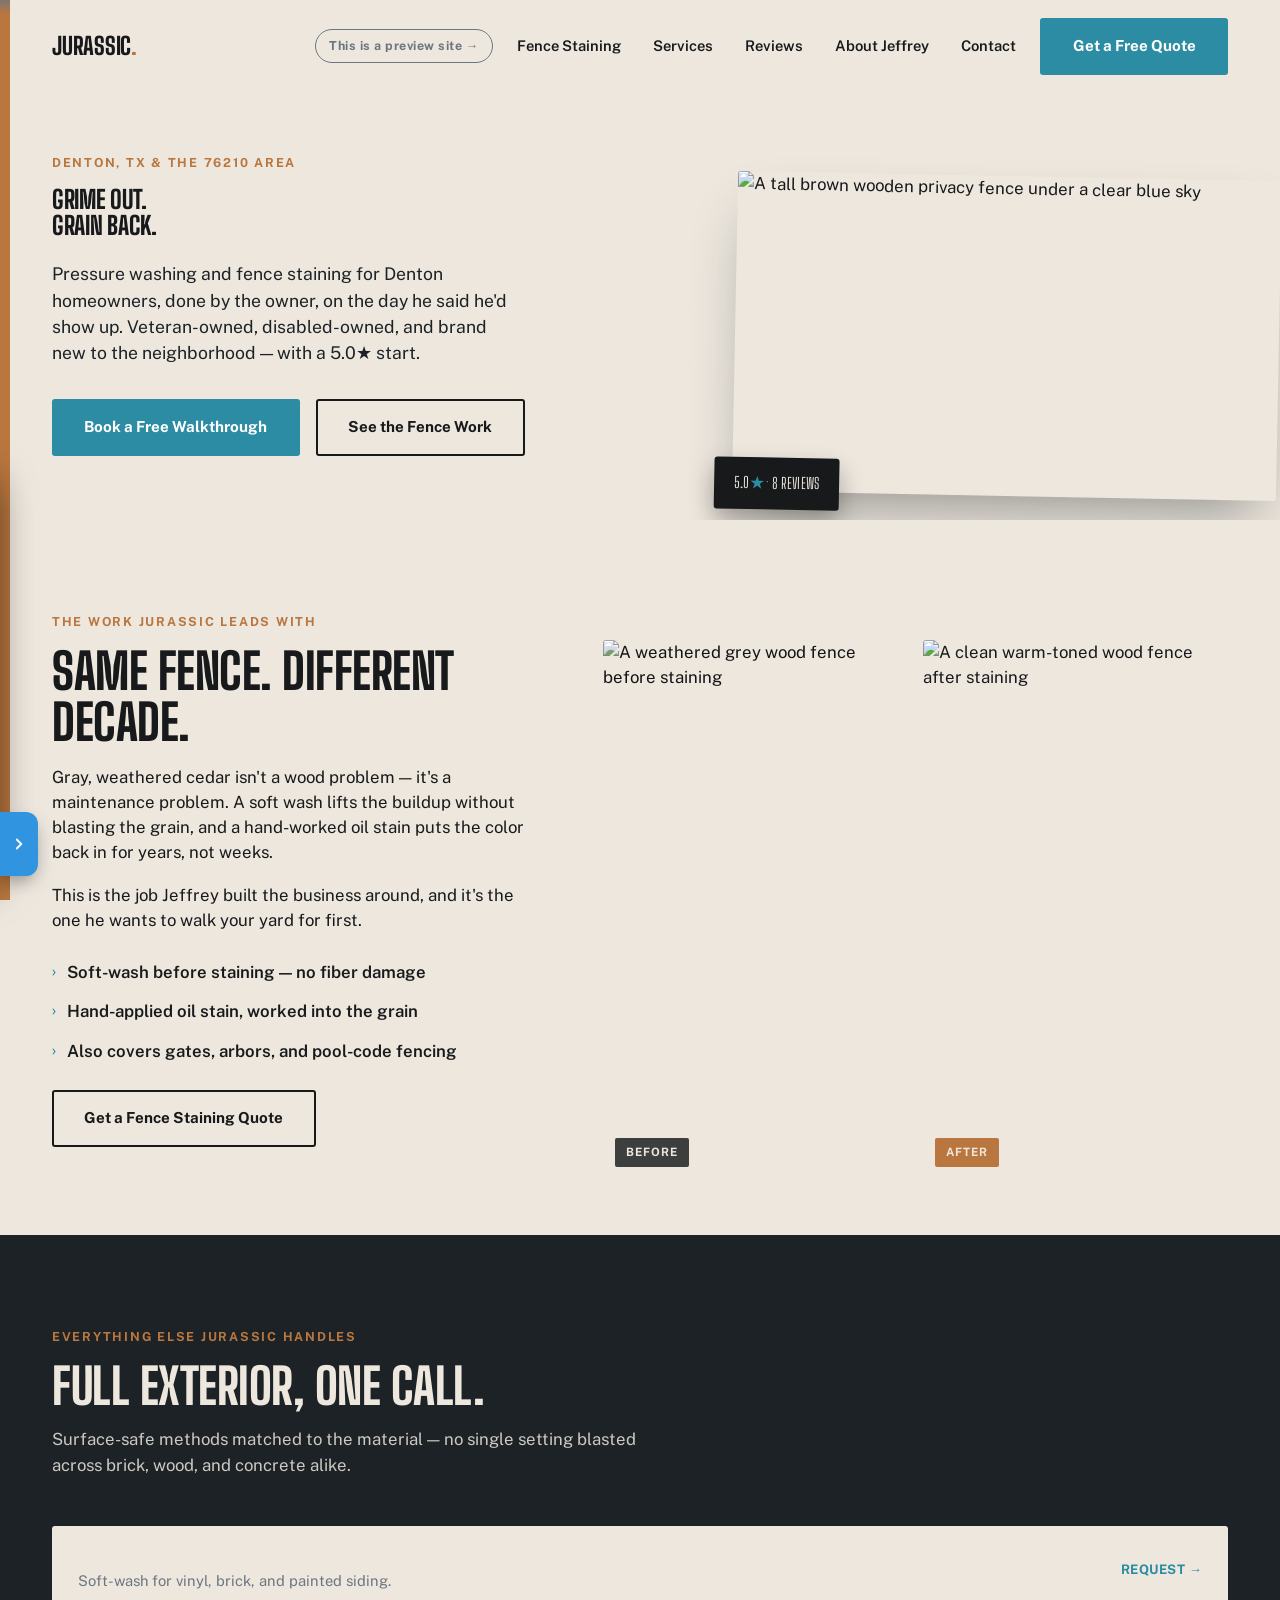
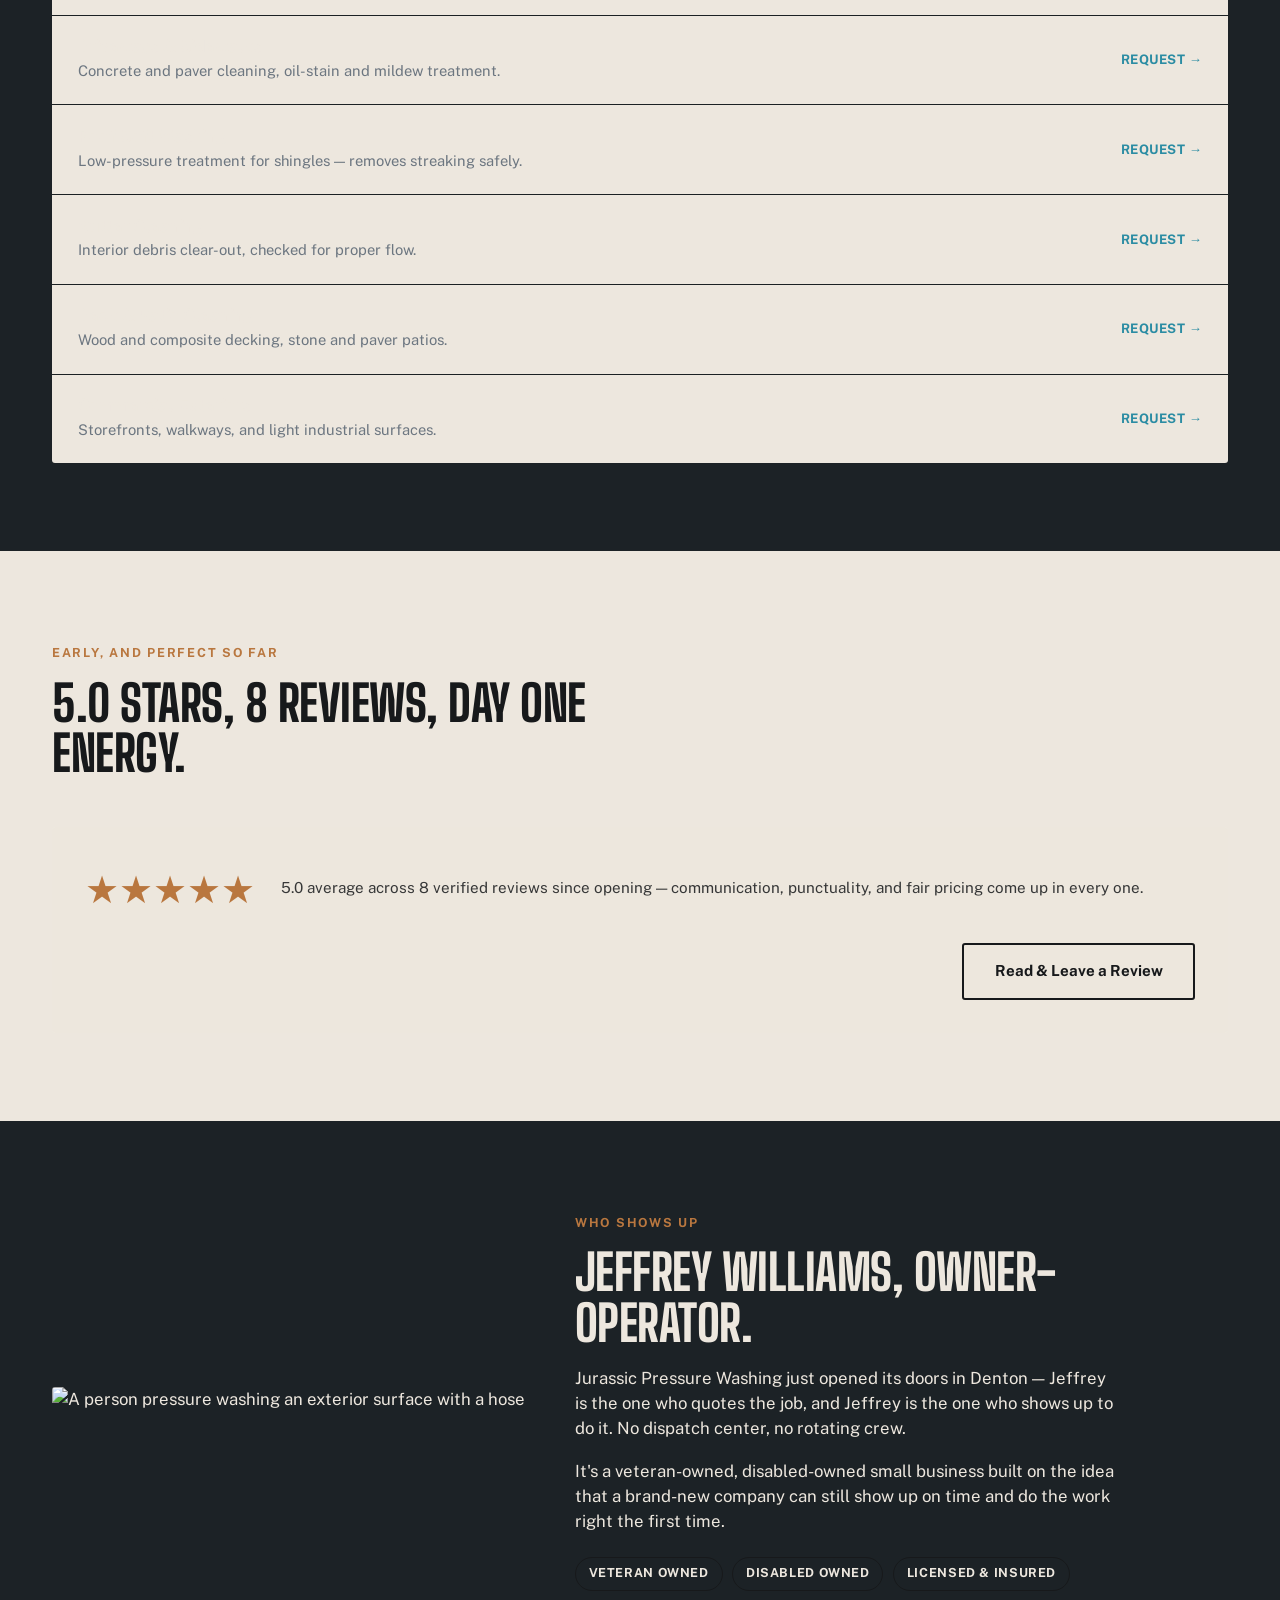
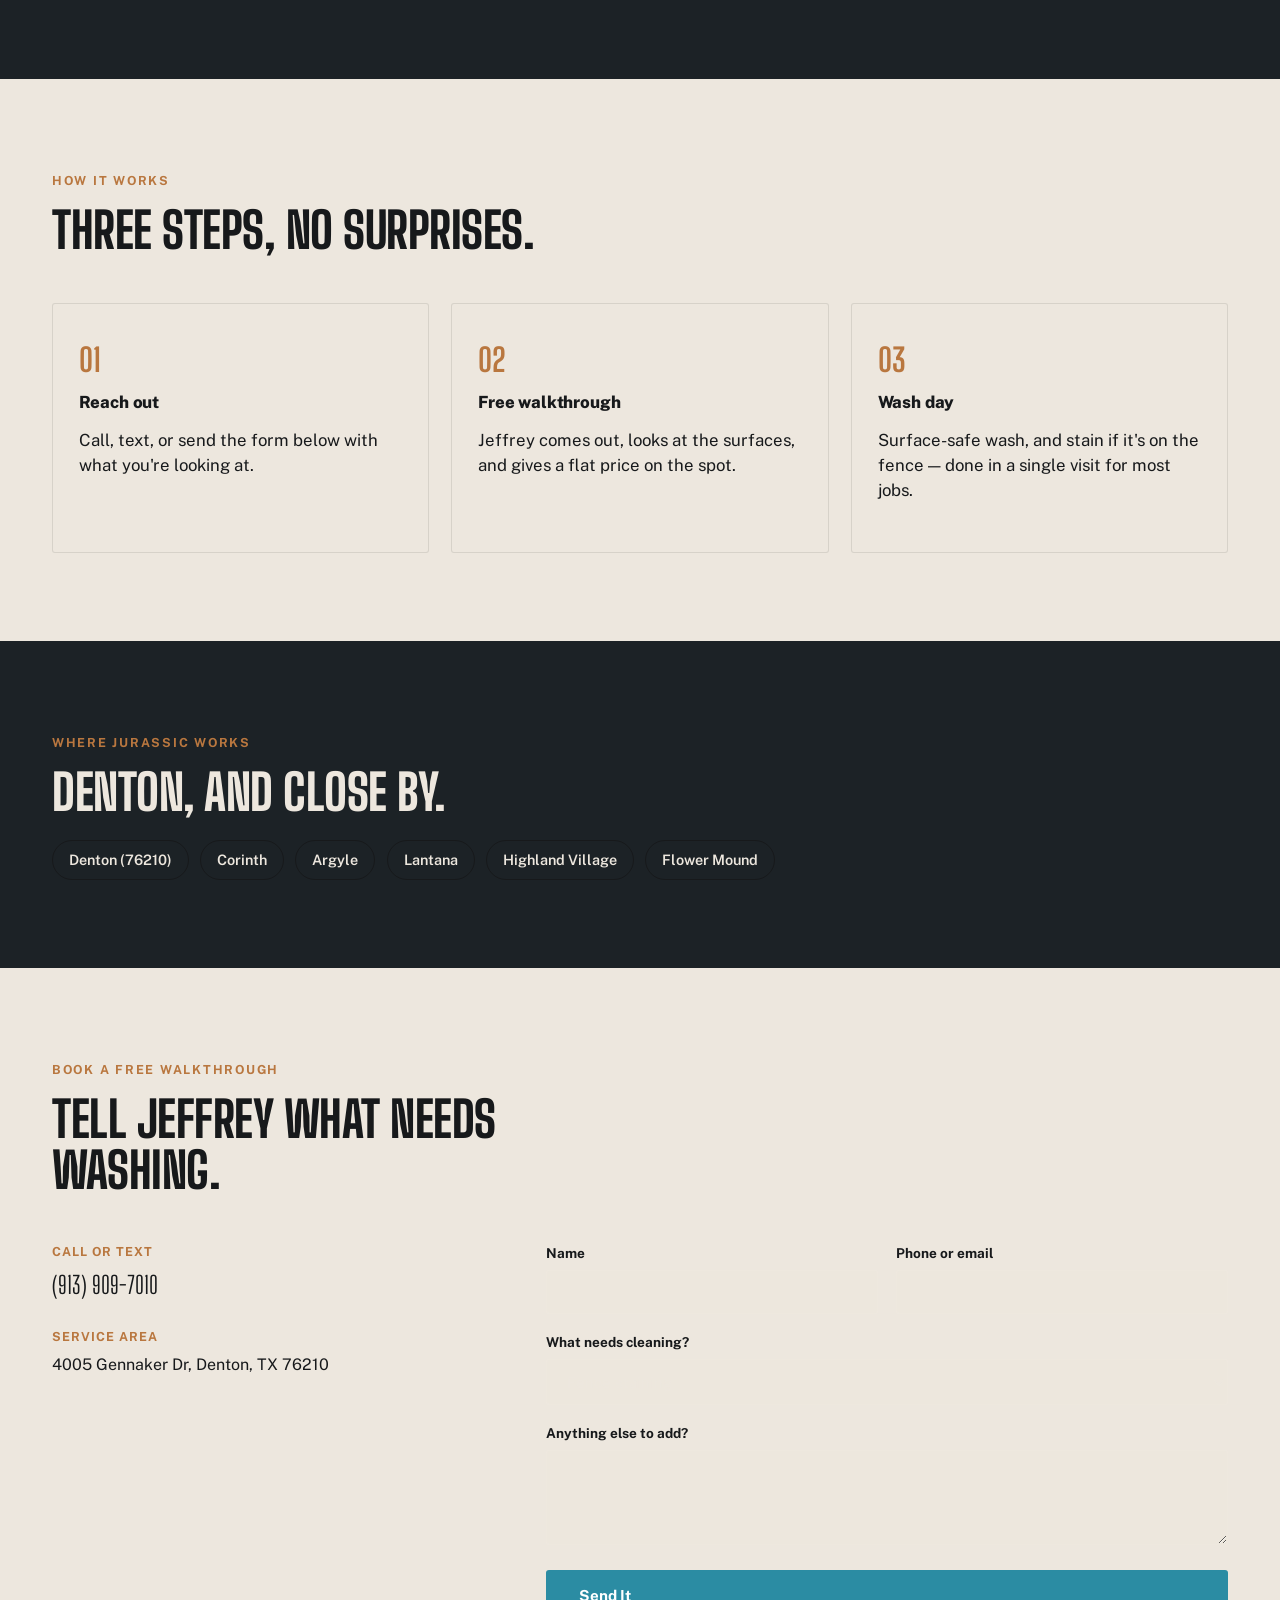
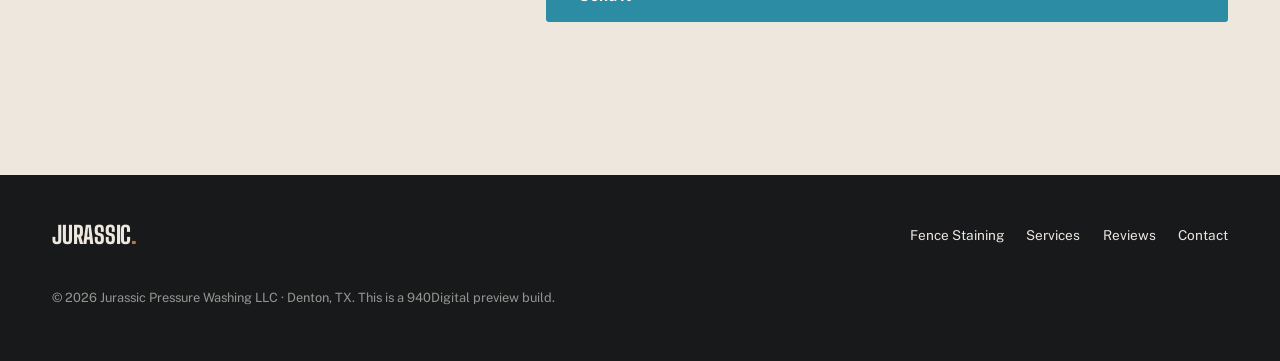
==== index.html @ a3986310 "Initial demo build: Jurassic Pressure Washing" ====
<!doctype html>
<html lang="en">
<head>
<meta charset="UTF-8">
<meta name="viewport" content="width=device-width, initial-scale=1">
<title>Jurassic Pressure Washing LLC — Pressure Washing &amp; Fence Staining in Denton, TX</title>
<meta name="description" content="Jurassic Pressure Washing LLC — veteran-owned pressure washing and fence staining serving Denton, TX and the 76210 area. Free walkthroughs, surface-safe cleaning.">
<link rel="preconnect" href="https://fonts.googleapis.com">
<link rel="preconnect" href="https://fonts.gstatic.com" crossorigin>
<link href="https://fonts.googleapis.com/css2?family=Big+Shoulders+Display:wght@700;800;900&family=Public+Sans:wght@400;500;600;700&display=swap" rel="stylesheet">
<link rel="stylesheet" href="styles.css">
</head>
<body>

<div class="spray-line" aria-hidden="true"><div class="spray-line__fill" id="sprayFill"></div></div>

<header class="site-header" id="siteHeader">
  <div class="wrap">
    <a href="#top" class="logo">Jurassic<span>.</span></a>
    <a href="buy.html" class="preview-flag">This is a preview site →</a>
    <nav class="main-nav" aria-label="Primary">
      <a href="#transformation">Fence Staining</a>
      <a href="#services">Services</a>
      <a href="#reviews">Reviews</a>
      <a href="#about">About Jeffrey</a>
      <a href="#contact">Contact</a>
    </nav>
    <div class="nav-cta">
      <a href="#contact" class="btn btn--primary">Get a Free Quote</a>
      <button class="nav-toggle" id="navToggle" aria-expanded="false" aria-controls="mobileNav">Menu</button>
    </div>
  </div>
</header>

<div class="mobile-nav" id="mobileNav">
  <button class="mobile-nav__close" id="navClose" aria-label="Close menu">Close</button>
  <a href="#transformation">Fence Staining</a>
  <a href="#services">Services</a>
  <a href="#reviews">Reviews</a>
  <a href="#about">About Jeffrey</a>
  <a href="#contact">Contact</a>
</div>

<main id="top">

  <!-- HERO — asymmetric, off-balance on purpose: headline left, cropped image bleeding right -->
  <section class="hero" id="hero">
    <div class="wrap">
      <div class="hero__content">
        <span class="eyebrow">Denton, TX &amp; the 76210 area</span>
        <h1>Grime out. Grain back.</h1>
        <p class="hero__dek">Pressure washing and fence staining for Denton homeowners, done by the owner, on the day he said he'd show up. Veteran-owned, disabled-owned, and brand new to the neighborhood — with a 5.0★ start.</p>
        <div class="hero__actions">
          <a href="#contact" class="btn btn--primary">Book a Free Walkthrough</a>
          <a href="#transformation" class="btn btn--ghost">See the Fence Work</a>
        </div>
      </div>
      <div class="hero__media">
        <!-- Photo: Unsplash — brown wooden fence under blue sky -->
        <img src="https://images.unsplash.com/photo-1604015641586-6fa03629f976?fm=jpg&q=80&w=1400&auto=format&fit=crop"
             alt="A tall brown wooden privacy fence under a clear blue sky" fetchpriority="high">
        <div class="hero__badge">5.0<b>★</b> · 8 reviews</div>
      </div>
    </div>
  </section>

  <!-- TRANSFORMATION — lead specialty: fence staining / pressure washing, the strongest draw -->
  <section class="section transformation" id="transformation" data-pole-label="Transformation">
    <div class="wrap">
      <div class="transformation-copy">
        <span class="eyebrow">The Work Jurassic Leads With</span>
        <h2 class="section-title">Same fence. Different decade.</h2>
        <p>Gray, weathered cedar isn't a wood problem — it's a maintenance problem. A soft wash lifts the buildup without blasting the grain, and a hand-worked oil stain puts the color back in for years, not weeks.</p>
        <p>This is the job Jeffrey built the business around, and it's the one he wants to walk your yard for first.</p>
        <ul class="spec-list">
          <li>Soft-wash before staining — no fiber damage</li>
          <li>Hand-applied oil stain, worked into the grain</li>
          <li>Also covers gates, arbors, and pool-code fencing</li>
        </ul>
        <a href="https://940digital.com/get-started" class="btn btn--ghost" style="margin-top:1.6rem;">
          <!-- TODO: replace with real 940Digital landing page URL when built -->
          Get a Fence Staining Quote
        </a>
      </div>
      <div class="transformation-panels">
        <div class="t-panel before">
          <!-- Photo: Unsplash — weathered grey wood fence -->
          <img src="https://images.unsplash.com/photo-1646747481679-6e2ff4c181b8?fm=jpg&q=75&w=700&auto=format&fit=crop" alt="A weathered grey wood fence before staining" loading="lazy">
          <span>Before</span>
        </div>
        <div class="t-panel after">
          <!-- Photo: Unsplash — clean warm-toned wood fence -->
          <img src="https://images.unsplash.com/photo-1601042860368-debed90085e0?fm=jpg&q=75&w=700&auto=format&fit=crop" alt="A clean warm-toned wood fence after staining" loading="lazy">
          <span>After</span>
        </div>
      </div>
    </div>
  </section>

  <!-- SERVICES — checklist style, secondary to the lead specialty above -->
  <section class="section section--dark" id="services" data-pole-label="Services">
    <div class="wrap">
      <div class="section-head">
        <span class="eyebrow">Everything Else Jurassic Handles</span>
        <h2 class="section-title">Full exterior, one call.</h2>
        <p class="section-dek">Surface-safe methods matched to the material — no single setting blasted across brick, wood, and concrete alike.</p>
      </div>
      <div class="services-list">
        <div class="services-row">
          <div>
            <h3>House Washing &amp; Siding</h3>
            <p>Soft-wash for vinyl, brick, and painted siding.</p>
          </div>
          <!-- TODO: replace with real 940Digital landing page URL when built -->
          <a href="https://940digital.com/get-started">Request →</a>
        </div>
        <div class="services-row">
          <div>
            <h3>Driveways &amp; Sidewalks</h3>
            <p>Concrete and paver cleaning, oil-stain and mildew treatment.</p>
          </div>
          <a href="https://940digital.com/get-started">Request →</a>
        </div>
        <div class="services-row">
          <div>
            <h3>Roof Soft Washing</h3>
            <p>Low-pressure treatment for shingles — removes streaking safely.</p>
          </div>
          <a href="https://940digital.com/get-started">Request →</a>
        </div>
        <div class="services-row">
          <div>
            <h3>Gutter Cleaning</h3>
            <p>Interior debris clear-out, checked for proper flow.</p>
          </div>
          <a href="https://940digital.com/get-started">Request →</a>
        </div>
        <div class="services-row">
          <div>
            <h3>Deck &amp; Patio Cleaning</h3>
            <p>Wood and composite decking, stone and paver patios.</p>
          </div>
          <a href="https://940digital.com/get-started">Request →</a>
        </div>
        <div class="services-row">
          <div>
            <h3>Commercial Exteriors</h3>
            <p>Storefronts, walkways, and light industrial surfaces.</p>
          </div>
          <a href="https://940digital.com/get-started">Request →</a>
        </div>
      </div>
    </div>
  </section>

  <!-- REVIEWS — modest and honest: real rating, real count, no invented quotes -->
  <section class="section" id="reviews" data-pole-label="Reviews">
    <div class="wrap">
      <div class="section-head">
        <span class="eyebrow">Early, and Perfect So Far</span>
        <h2 class="section-title">5.0 stars, 8 reviews, day one energy.</h2>
      </div>
      <div class="reviews-strip">
        <div class="reviews-stars">★★★★★</div>
        <div class="reviews-meta">5.0 average across 8 verified reviews since opening — communication, punctuality, and fair pricing come up in every one.</div>
        <a href="https://search.google.com/local/writereview?placeid=" class="btn btn--ghost">Read &amp; Leave a Review</a>
      </div>
    </div>
  </section>

  <!-- ABOUT — owner-driven story matters here: solo, veteran, brand new -->
  <section class="section section--dark about" id="about" data-pole-label="About">
    <div class="wrap">
      <div class="about-media">
        <!-- Photo: Unsplash — cleaning an exterior surface with a hose/washer -->
        <img src="https://images.unsplash.com/photo-1707897283710-4beef9a1b066?fm=jpg&q=80&w=900&auto=format&fit=crop" alt="A person pressure washing an exterior surface with a hose" loading="lazy">
      </div>
      <div class="about-copy">
        <span class="eyebrow">Who Shows Up</span>
        <h2 class="section-title">Jeffrey Williams, owner-operator.</h2>
        <p>Jurassic Pressure Washing just opened its doors in Denton — Jeffrey is the one who quotes the job, and Jeffrey is the one who shows up to do it. No dispatch center, no rotating crew.</p>
        <p>It's a veteran-owned, disabled-owned small business built on the idea that a brand-new company can still show up on time and do the work right the first time.</p>
        <div class="about-tags">
          <span>Veteran Owned</span>
          <span>Disabled Owned</span>
          <span>Licensed &amp; Insured</span>
        </div>
      </div>
    </div>
  </section>

  <!-- PROCESS -->
  <section class="section" id="process" data-pole-label="Process">
    <div class="wrap">
      <div class="section-head">
        <span class="eyebrow">How It Works</span>
        <h2 class="section-title">Three steps, no surprises.</h2>
      </div>
      <div class="process-grid">
        <div class="process-step">
          <b>01</b>
          <h3 style="font-family:var(--font-body); text-transform:none; font-size:1.05rem;">Reach out</h3>
          <p>Call, text, or send the form below with what you're looking at.</p>
        </div>
        <div class="process-step">
          <b>02</b>
          <h3 style="font-family:var(--font-body); text-transform:none; font-size:1.05rem;">Free walkthrough</h3>
          <p>Jeffrey comes out, looks at the surfaces, and gives a flat price on the spot.</p>
        </div>
        <div class="process-step">
          <b>03</b>
          <h3 style="font-family:var(--font-body); text-transform:none; font-size:1.05rem;">Wash day</h3>
          <p>Surface-safe wash, and stain if it's on the fence — done in a single visit for most jobs.</p>
        </div>
      </div>
    </div>
  </section>

  <!-- SERVICE AREA -->
  <section class="section section--dark" id="area" data-pole-label="Area">
    <div class="wrap">
      <span class="eyebrow">Where Jurassic Works</span>
      <h2 class="section-title">Denton, and close by.</h2>
      <ul class="area-list">
        <li>Denton (76210)</li>
        <li>Corinth</li>
        <li>Argyle</li>
        <li>Lantana</li>
        <li>Highland Village</li>
        <li>Flower Mound</li>
      </ul>
    </div>
  </section>

  <!-- CONTACT -->
  <section class="section contact" id="contact" data-pole-label="Contact">
    <div class="wrap">
      <div class="section-head">
        <span class="eyebrow">Book a Free Walkthrough</span>
        <h2 class="section-title">Tell Jeffrey what needs washing.</h2>
      </div>
      <div class="contact-layout">
        <div class="contact-direct">
          <div>
            <span class="contact-direct__label">Call or Text</span>
            <a href="tel:+19139097010">(913) 909-7010</a>
          </div>
          <div>
            <span class="contact-direct__label">Service Area</span>
            <a href="#area" style="font-family:var(--font-body); font-weight:400; font-size:1rem;">4005 Gennaker Dr, Denton, TX 76210</a>
          </div>
        </div>
        <form class="contact-form" id="contactForm" novalidate>
          <div class="form-row">
            <div class="field">
              <label for="name">Name</label>
              <input type="text" id="name" name="name" required autocomplete="name">
            </div>
            <div class="field">
              <label for="phone">Phone or email</label>
              <input type="text" id="phone" name="phone" required autocomplete="tel">
            </div>
          </div>
          <div class="field">
            <label for="jobtype">What needs cleaning?</label>
            <select id="jobtype" name="jobtype">
              <option>Fence staining</option>
              <option>House wash / siding</option>
              <option>Driveway or sidewalk</option>
              <option>Roof soft wash</option>
              <option>Not sure yet</option>
            </select>
          </div>
          <div class="field">
            <label for="message">Anything else to add?</label>
            <textarea id="message" name="message" rows="4"></textarea>
          </div>
          <button type="submit" class="btn btn--primary">Send It</button>
          <p class="form-status" id="formStatus" role="status" aria-live="polite"></p>
        </form>
      </div>
    </div>
  </section>

</main>

<footer class="site-footer">
  <div class="wrap">
    <a href="#top" class="logo">Jurassic<span>.</span></a>
    <ul class="footer-links">
      <li><a href="#transformation">Fence Staining</a></li>
      <li><a href="#services">Services</a></li>
      <li><a href="#reviews">Reviews</a></li>
      <li><a href="#contact">Contact</a></li>
    </ul>
    <p class="footer-fine">&copy; 2026 Jurassic Pressure Washing LLC · Denton, TX. This is a 940Digital preview build.</p>
  </div>
</footer>

<script src="script.js"></script>

<!-- ============================================================
     940DIGITAL PREVIEW BADGE — self-contained, safe to delete.
     Remove this entire block (div + style + script) before
     handing the finished site off to the client. Folded shut by
     default on every page load; opens only when the tab is clicked.
     The tab is attached to the panel's edge and slides with it.
     ============================================================ -->
<div id="d940-drawer" class="d940-drawer">
  <div class="d940-panel">
    <div class="d940-mark">940<span>Digital</span></div>
    <p class="d940-body">Imagine this site customized with your colors and logo — fully in sync with your vision.</p>
    <p class="d940-body">We build these previews from your business's own publicly available information online, so this one is built specifically for you — and anything on it, any word, image, or detail, can be changed if it doesn't feel like an accurate fit.</p>
    <p class="d940-cta">Want to learn more? Text the number you got this link from, <a href="https://www.940digital.com/contact.html" target="_blank" rel="noopener">email us</a>, or visit <a href="https://www.940digital.com" target="_blank" rel="noopener">940digital.com</a>.</p>
  </div>
  <button class="d940-tab" type="button" aria-label="Open">
    <svg viewBox="0 0 24 24" fill="none" stroke="currentColor" stroke-width="2.4" stroke-linecap="round" stroke-linejoin="round"><polyline points="9 6 15 12 9 18"/></svg>
  </button>
</div>
<style>
  .d940-drawer { position: fixed; left: 0; bottom: 1.5rem; z-index: 999; display: flex; align-items: flex-end; transform: translateX(-320px); transition: transform .4s cubic-bezier(.16,1,.3,1); font-family: -apple-system, BlinkMacSystemFont, 'Segoe UI', Roboto, sans-serif; }
  .d940-drawer.open { transform: translateX(0); }
  .d940-panel { width: 320px; flex-shrink: 0; background: #1B1D21; border: 1px solid #3194E0; border-left: 0; border-radius: 0 14px 0 0; padding: 1.4rem 1.5rem 1.5rem; box-shadow: 0 16px 40px -8px rgba(0,0,0,.65); color: #fff; }
  .d940-mark { font-weight: 800; font-size: 1.3rem; margin-bottom: .75rem; letter-spacing: -0.01em; }
  .d940-mark span { color: #3194E0; }
  .d940-body { font-size: .95rem; line-height: 1.55; color: #fff; margin: 0 0 .85rem; }
  .d940-cta { font-size: .88rem; line-height: 1.5; color: #D4D8DE; margin: 0; }
  .d940-cta a { color: #5FAEEE; font-weight: 700; text-decoration: underline; }
  .d940-tab { flex-shrink: 0; width: 38px; height: 64px; background: #3194E0; color: #fff; border: none; border-radius: 0 12px 12px 0; display: flex; align-items: center; justify-content: center; cursor: pointer; box-shadow: 0 8px 20px -6px rgba(0,0,0,.5); }
  .d940-tab:hover { background: #4AA3E8; }
  .d940-tab svg { width: 18px; height: 18px; transition: transform .35s cubic-bezier(.16,1,.3,1); }
  .d940-drawer.open .d940-tab svg { transform: rotate(180deg); }
  @media (max-width: 480px) {
    .d940-drawer { transform: translateX(-260px); }
    .d940-panel { width: 260px; padding: 1.2rem 1.25rem 1.3rem; }
  }
</style>
<script>
  (function () {
    var drawer = document.getElementById('d940-drawer');
    if (!drawer) return;
    var tab = drawer.querySelector('.d940-tab');
    tab.addEventListener('click', function () {
      var open = drawer.classList.toggle('open');
      tab.setAttribute('aria-label', open ? 'Close' : 'Open');
    });
  })();
</script>
<!-- ========================== END 940DIGITAL PREVIEW BADGE ========================== -->

</body>
</html>
---- styles.css ----
:root {
  --basalt: #1C2226;
  --fossil: #EDE7DE;
  --ink: #17191B;
  --slate-wash: #6C7680;
  --cedar-stain: #B9773F;
  --jet-spray: #2B8CA3;

  --font-display: 'Big Shoulders Display', sans-serif;
  --font-body: 'Public Sans', sans-serif;

  --fs-h1: clamp(2.6rem, 6vw, 5.4rem);
  --fs-h2: clamp(1.9rem, 4vw, 3.1rem);
  --fs-body: 1.05rem;

  --radius: 3px;
  --wrap: 1240px;
}

* { box-sizing: border-box; }
html { scroll-behavior: smooth; }
body {
  margin: 0;
  background: var(--fossil);
  color: var(--ink);
  font-family: var(--font-body);
  font-size: var(--fs-body);
  line-height: 1.5;
  -webkit-font-smoothing: antialiased;
}
img { max-width: 100%; display: block; }
a { color: inherit; text-decoration: none; }
ul { margin: 0; padding: 0; list-style: none; }
.wrap { max-width: var(--wrap); margin: 0 auto; padding: 0 2rem; }

h1, h2, h3 {
  font-family: var(--font-display);
  font-weight: 800;
  line-height: 1.02;
  letter-spacing: -0.01em;
  margin: 0;
  text-transform: uppercase;
}
h2.section-title { font-size: var(--fs-h2); }

.eyebrow {
  display: inline-block;
  font-family: var(--font-body);
  font-weight: 700;
  font-size: 0.78rem;
  letter-spacing: 0.14em;
  text-transform: uppercase;
  color: var(--cedar-stain);
  margin-bottom: 0.9rem;
}

.btn {
  display: inline-flex;
  align-items: center;
  gap: 0.5rem;
  padding: 0.95rem 1.9rem;
  border-radius: var(--radius);
  font-family: var(--font-body);
  font-weight: 700;
  font-size: 0.95rem;
  border: 2px solid transparent;
  cursor: pointer;
  transition: transform .18s ease, background .18s ease, border-color .18s ease;
}
.btn:hover { transform: translateY(-2px); }
.btn--primary { background: var(--jet-spray); color: #fff; }
.btn--primary:hover { background: #24788a; }
.btn--ghost { border-color: var(--ink); color: var(--ink); }
.btn--ghost:hover { border-color: var(--cedar-stain); color: var(--cedar-stain); }
.btn--dark-ghost { border-color: var(--fossil); color: var(--fossil); }
.btn--dark-ghost:hover { border-color: var(--jet-spray); color: var(--jet-spray); }

/* ---------- Spray Line — signature element ----------
   Replaces the story-pole device. A fixed left-edge band that
   is filled with "before" slate-grey from the top down to the
   reader's scroll depth, and fades to "after" cedar below that
   line — the fence-staining transformation happening in real
   time as you scroll the page, instead of a static wayfinding rail. */
.spray-line {
  position: fixed;
  left: 0; top: 0; bottom: 0;
  width: 10px;
  z-index: 60;
  background: var(--cedar-stain);
  display: none;
}
.spray-line__fill {
  position: absolute;
  left: 0; top: 0; width: 100%;
  height: 0%;
  background: var(--slate-wash);
  box-shadow: 0 6px 14px rgba(0,0,0,0.25);
  transition: height 60ms linear;
}
.spray-line__fill::after {
  content: '';
  position: absolute;
  left: 0; right: 0; bottom: -14px;
  height: 14px;
  background: linear-gradient(180deg, var(--slate-wash), transparent);
  opacity: .8;
}
@media (min-width: 900px) { .spray-line { display: block; } }

/* ---------- Header ---------- */
.site-header {
  position: fixed;
  top: 0; left: 0; right: 0;
  z-index: 50;
  padding: 1.1rem 0;
  transition: background .25s ease, padding .25s ease, box-shadow .25s ease;
}
.site-header .wrap { display: flex; align-items: center; gap: 1.5rem; }
.site-header.solid {
  background: var(--fossil);
  padding: 0.7rem 0;
  box-shadow: 0 2px 18px rgba(0,0,0,0.08);
}
.logo {
  font-family: var(--font-display);
  font-weight: 800;
  font-size: 1.5rem;
  text-transform: uppercase;
  letter-spacing: -0.01em;
  margin-right: auto;
}
.logo span { color: var(--cedar-stain); }
.preview-flag {
  font-size: 0.78rem;
  font-weight: 700;
  letter-spacing: 0.04em;
  padding: 0.4rem 0.85rem;
  border-radius: 999px;
  border: 1px solid var(--slate-wash);
  color: var(--slate-wash);
  white-space: nowrap;
}
.preview-flag:hover { border-color: var(--jet-spray); color: var(--jet-spray); }
.main-nav { display: none; gap: 2rem; font-weight: 600; font-size: 0.92rem; }
.main-nav a:hover { color: var(--cedar-stain); }
@media (min-width: 900px) { .main-nav { display: flex; } }
.nav-toggle {
  background: none; border: 2px solid var(--ink); border-radius: var(--radius);
  padding: 0.5rem 0.9rem; font-weight: 700; font-size: 0.85rem; cursor: pointer;
}
@media (min-width: 900px) { .nav-toggle { display: none; } }
.mobile-nav {
  position: fixed; inset: 0; z-index: 70;
  background: var(--basalt); color: var(--fossil);
  display: flex; flex-direction: column; align-items: flex-start;
  justify-content: center; gap: 1.6rem; padding: 2rem 2.5rem;
  transform: translateX(100%); transition: transform .3s ease;
}
.mobile-nav.open { transform: translateX(0); }
.mobile-nav a { font-family: var(--font-display); font-size: 2rem; text-transform: uppercase; }
.mobile-nav__close {
  position: absolute; top: 1.5rem; right: 1.8rem;
  background: none; border: none; color: var(--fossil); font-size: 1rem; font-weight: 700; cursor: pointer;
}

/* ---------- Hero — asymmetric, off-balance on purpose ---------- */
.hero {
  position: relative;
  padding: 8.5rem 0 4rem;
  overflow: hidden;
}
.hero .wrap {
  display: grid;
  grid-template-columns: 1fr;
  gap: 2.5rem;
  align-items: end;
}
@media (min-width: 980px) {
  .hero .wrap { grid-template-columns: 1.15fr 0.85fr; gap: 1rem; }
}
.hero__content { position: relative; z-index: 2; }
.hero h1 { max-width: 11ch; }
.hero__dek {
  max-width: 42ch;
  margin: 1.4rem 0 2rem;
  font-size: 1.1rem;
  color: var(--basalt);
}
.hero__actions { display: flex; flex-wrap: wrap; gap: 1rem; }
.hero__media {
  position: relative;
  align-self: stretch;
}
@media (min-width: 980px) {
  .hero__media {
    margin-right: -4vw;
    transform: translateY(2.5rem) rotate(1.1deg);
  }
}
.hero__media img {
  width: 100%; height: 100%; min-height: 320px; object-fit: cover;
  border-radius: var(--radius);
  box-shadow: 0 30px 60px -20px rgba(28,34,38,0.45);
}
.hero__badge {
  position: absolute;
  bottom: -1.1rem; left: -1.1rem;
  background: var(--ink); color: var(--fossil);
  padding: 0.9rem 1.2rem;
  font-family: var(--font-display);
  font-size: 0.95rem;
  text-transform: uppercase;
  letter-spacing: 0.02em;
  border-radius: var(--radius);
  box-shadow: 0 12px 24px rgba(0,0,0,0.3);
}
.hero__badge b { color: var(--jet-spray); }

/* ---------- Section shell ---------- */
.section { padding: 5.5rem 0; }
.section--dark { background: var(--basalt); color: var(--fossil); }
.section--dark .eyebrow { color: var(--cedar-stain); }
.section-head { max-width: 62ch; margin-bottom: 3rem; }
.section-dek { font-size: 1.05rem; opacity: 0.85; margin-top: 1rem; }

/* ---------- Transformation (lead specialty) ---------- */
.transformation .wrap {
  display: grid;
  gap: 2.5rem;
  grid-template-columns: 1fr;
}
@media (min-width: 980px) { .transformation .wrap { grid-template-columns: 0.9fr 1.1fr; } }
.transformation-panels { display: grid; grid-template-columns: 1fr 1fr; gap: 0.9rem; }
@media (min-width: 640px) { .transformation-panels { transform: translateY(2rem); } }
.t-panel { position: relative; border-radius: var(--radius); overflow: hidden; }
.t-panel img { height: 100%; min-height: 220px; object-fit: cover; filter: grayscale(0.55) contrast(1.05); }
.t-panel.after img { filter: none; }
.t-panel span {
  position: absolute; left: 0.75rem; bottom: 0.75rem;
  background: rgba(23,25,27,0.82); color: var(--fossil);
  font-size: 0.72rem; font-weight: 700; letter-spacing: 0.08em; text-transform: uppercase;
  padding: 0.35rem 0.7rem; border-radius: 2px;
}
.t-panel.after span { background: var(--cedar-stain); }
.transformation-copy p { margin: 1.1rem 0; max-width: 48ch; }
.spec-list { margin-top: 1.6rem; display: grid; gap: 0.8rem; }
.spec-list li { display: flex; gap: 0.7rem; align-items: baseline; font-weight: 600; }
.spec-list li::before { content: '›'; color: var(--jet-spray); font-family: var(--font-display); font-size: 1.1rem; }

/* ---------- Services checklist ---------- */
.services-list { display: grid; gap: 1px; background: rgba(23,25,27,0.12); border-radius: var(--radius); overflow: hidden; margin-top: 1rem; }
.services-row {
  background: var(--fossil);
  padding: 1.4rem 1.6rem;
  display: grid;
  grid-template-columns: 1fr auto;
  align-items: center;
  gap: 1rem;
}
.services-row h3 { font-family: var(--font-body); text-transform: none; font-weight: 700; font-size: 1.05rem; }
.services-row p { margin: 0.3rem 0 0; color: var(--slate-wash); font-size: 0.92rem; }
.services-row a {
  font-size: 0.82rem; font-weight: 700; letter-spacing: 0.04em; text-transform: uppercase;
  color: var(--jet-spray); white-space: nowrap;
}
.services-row a:hover { color: var(--cedar-stain); }

/* ---------- Reviews (modest, honest) ---------- */
.reviews-strip {
  display: flex; flex-wrap: wrap; align-items: center; gap: 1.6rem;
  padding: 2rem; background: rgba(237,231,222,0.06); border: 1px solid rgba(237,231,222,0.15);
  border-radius: var(--radius);
}
.reviews-stars { font-family: var(--font-display); font-size: 2.4rem; color: var(--cedar-stain); }
.reviews-meta { font-size: 0.95rem; opacity: 0.85; }
.reviews-strip .btn { margin-left: auto; }

/* ---------- About ---------- */
.about .wrap { display: grid; gap: 2.5rem; grid-template-columns: 1fr; align-items: center; }
@media (min-width: 980px) { .about .wrap { grid-template-columns: 0.85fr 1.15fr; } }
.about-media img { border-radius: var(--radius); }
.about-copy p { margin: 1.1rem 0; max-width: 54ch; }
.about-tags { display: flex; flex-wrap: wrap; gap: 0.6rem; margin-top: 1.4rem; }
.about-tags span {
  font-size: 0.78rem; font-weight: 700; letter-spacing: 0.05em; text-transform: uppercase;
  padding: 0.4rem 0.8rem; border: 1px solid var(--ink); border-radius: 999px;
}

/* ---------- Process ---------- */
.process-grid { display: grid; gap: 1.4rem; grid-template-columns: 1fr; margin-top: 1rem; }
@media (min-width: 780px) { .process-grid { grid-template-columns: repeat(3, 1fr); } }
.process-step {
  background: var(--fossil);
  padding: 2rem 1.6rem;
  border-radius: var(--radius);
  border: 1px solid rgba(23,25,27,0.1);
}
.process-step b { display: block; font-family: var(--font-display); font-size: 2rem; color: var(--cedar-stain); margin-bottom: 0.6rem; }

/* ---------- Service area ---------- */
.area-list { display: flex; flex-wrap: wrap; gap: 0.7rem; margin-top: 1.4rem; }
.area-list li {
  padding: 0.5rem 1rem; border: 1px solid var(--ink); border-radius: 999px; font-weight: 600; font-size: 0.9rem;
}

/* ---------- Contact ---------- */
.contact-layout { display: grid; gap: 2.5rem; grid-template-columns: 1fr; margin-top: 1rem; }
@media (min-width: 900px) { .contact-layout { grid-template-columns: 0.8fr 1.2fr; } }
.contact-direct div { margin-bottom: 1.6rem; }
.contact-direct__label { display: block; font-size: 0.78rem; font-weight: 700; letter-spacing: 0.08em; text-transform: uppercase; color: var(--cedar-stain); margin-bottom: 0.3rem; }
.contact-direct a { font-family: var(--font-display); font-size: 1.5rem; }
.contact-form { display: grid; gap: 1.1rem; }
.form-row { display: grid; gap: 1.1rem; grid-template-columns: 1fr; }
@media (min-width: 560px) { .form-row { grid-template-columns: 1fr 1fr; } }
.field label { display: block; font-size: 0.85rem; font-weight: 700; margin-bottom: 0.4rem; }
.field input, .field select, .field textarea {
  width: 100%; padding: 0.8rem 1rem; border-radius: var(--radius);
  border: 1.5px solid rgba(237,231,222,0.25); background: rgba(237,231,222,0.06); color: var(--fossil);
  font-family: var(--font-body); font-size: 0.95rem;
}
.field input:focus, .field select:focus, .field textarea:focus { outline: 2px solid var(--jet-spray); }
.form-status { min-height: 1.2rem; font-size: 0.9rem; color: var(--jet-spray); }

/* ---------- Footer ---------- */
.site-footer { background: var(--ink); color: var(--fossil); padding: 2.6rem 0; }
.site-footer .wrap { display: flex; flex-wrap: wrap; justify-content: space-between; align-items: center; gap: 1.2rem; }
.footer-fine { width: 100%; font-size: 0.8rem; opacity: 0.6; margin-top: 1rem; }
.footer-links { display: flex; gap: 1.4rem; font-size: 0.85rem; }

/* ---------- Buy-this-site page ---------- */
.pitch-hero { padding: 9rem 0 4rem; text-align: center; }
.pitch-hero .eyebrow { display: block; }
.pitch-hero h1 { max-width: none; }
.pitch-hero p { max-width: 56ch; margin: 1.3rem auto 0; font-size: 1.1rem; }
.pitch-grid { display: grid; gap: 1.4rem; grid-template-columns: 1fr; margin-top: 1rem; }
@media (min-width: 780px) { .pitch-grid { grid-template-columns: repeat(3, 1fr); } }
.pitch-card { background: var(--fossil); border: 1px solid rgba(23,25,27,0.1); border-radius: var(--radius); padding: 2rem 1.6rem; }
.pitch-card h3 { font-family: var(--font-body); text-transform: none; font-weight: 700; font-size: 1.1rem; margin-bottom: 0.6rem; }
.price-block {
  margin-top: 1rem; padding: 2.4rem; border: 2px dashed var(--slate-wash); border-radius: var(--radius);
  text-align: center; background: rgba(108,118,128,0.08);
}
.price-block b { display: block; font-family: var(--font-display); font-size: 1.6rem; letter-spacing: 0.02em; }
.price-block span { display: block; margin-top: 0.5rem; font-size: 0.9rem; color: var(--slate-wash); }
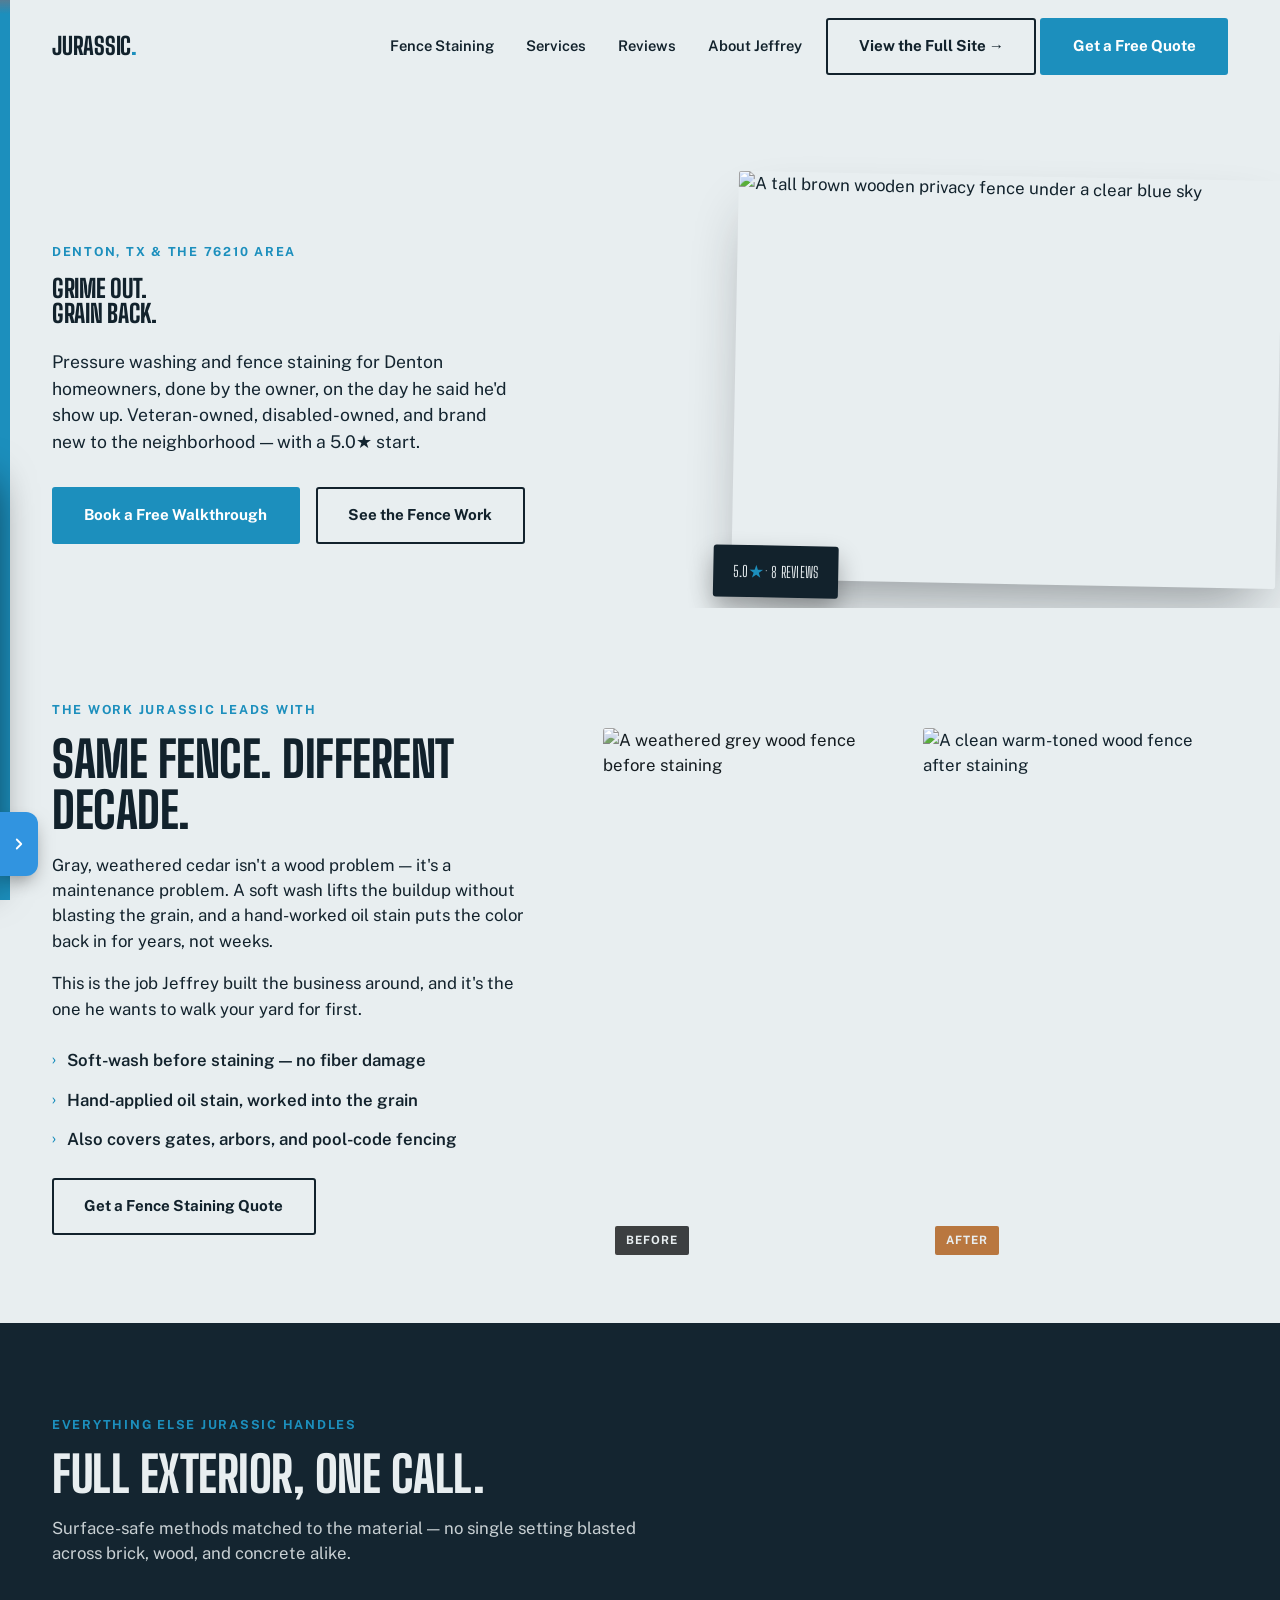
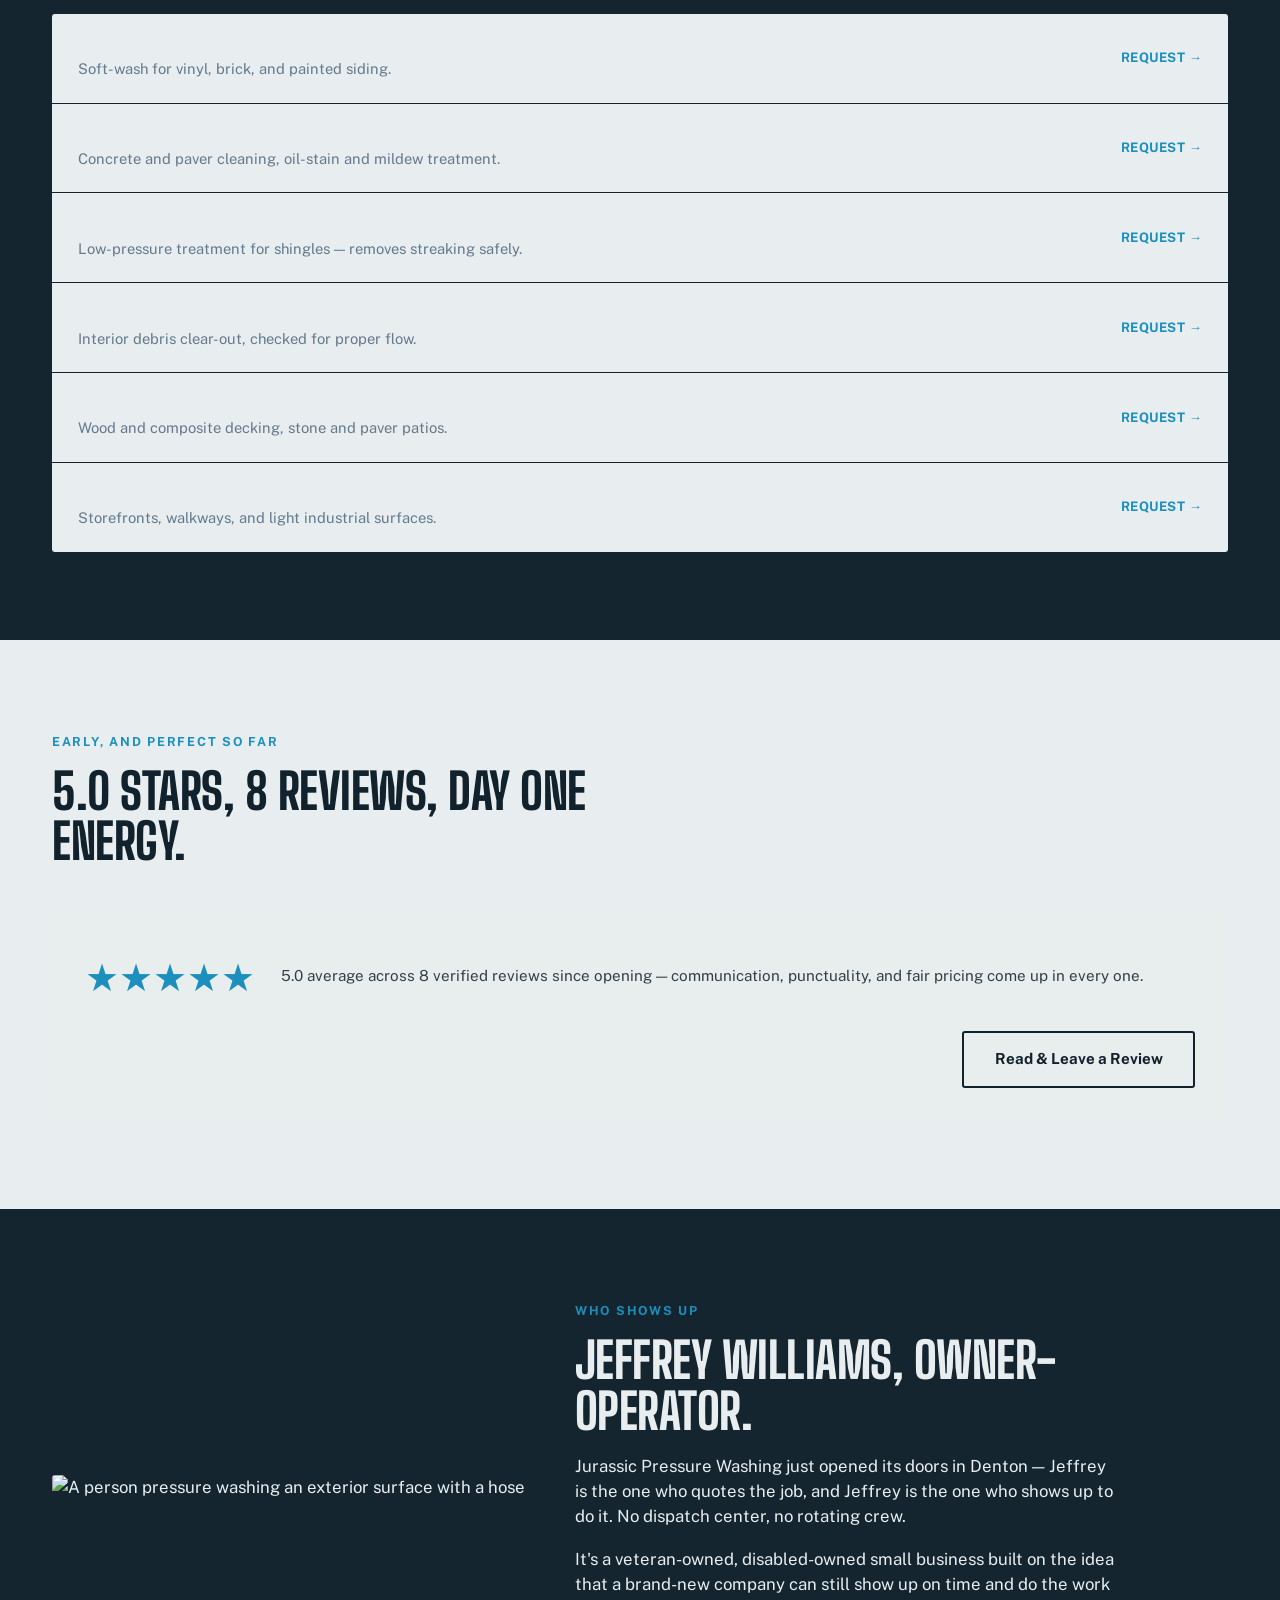
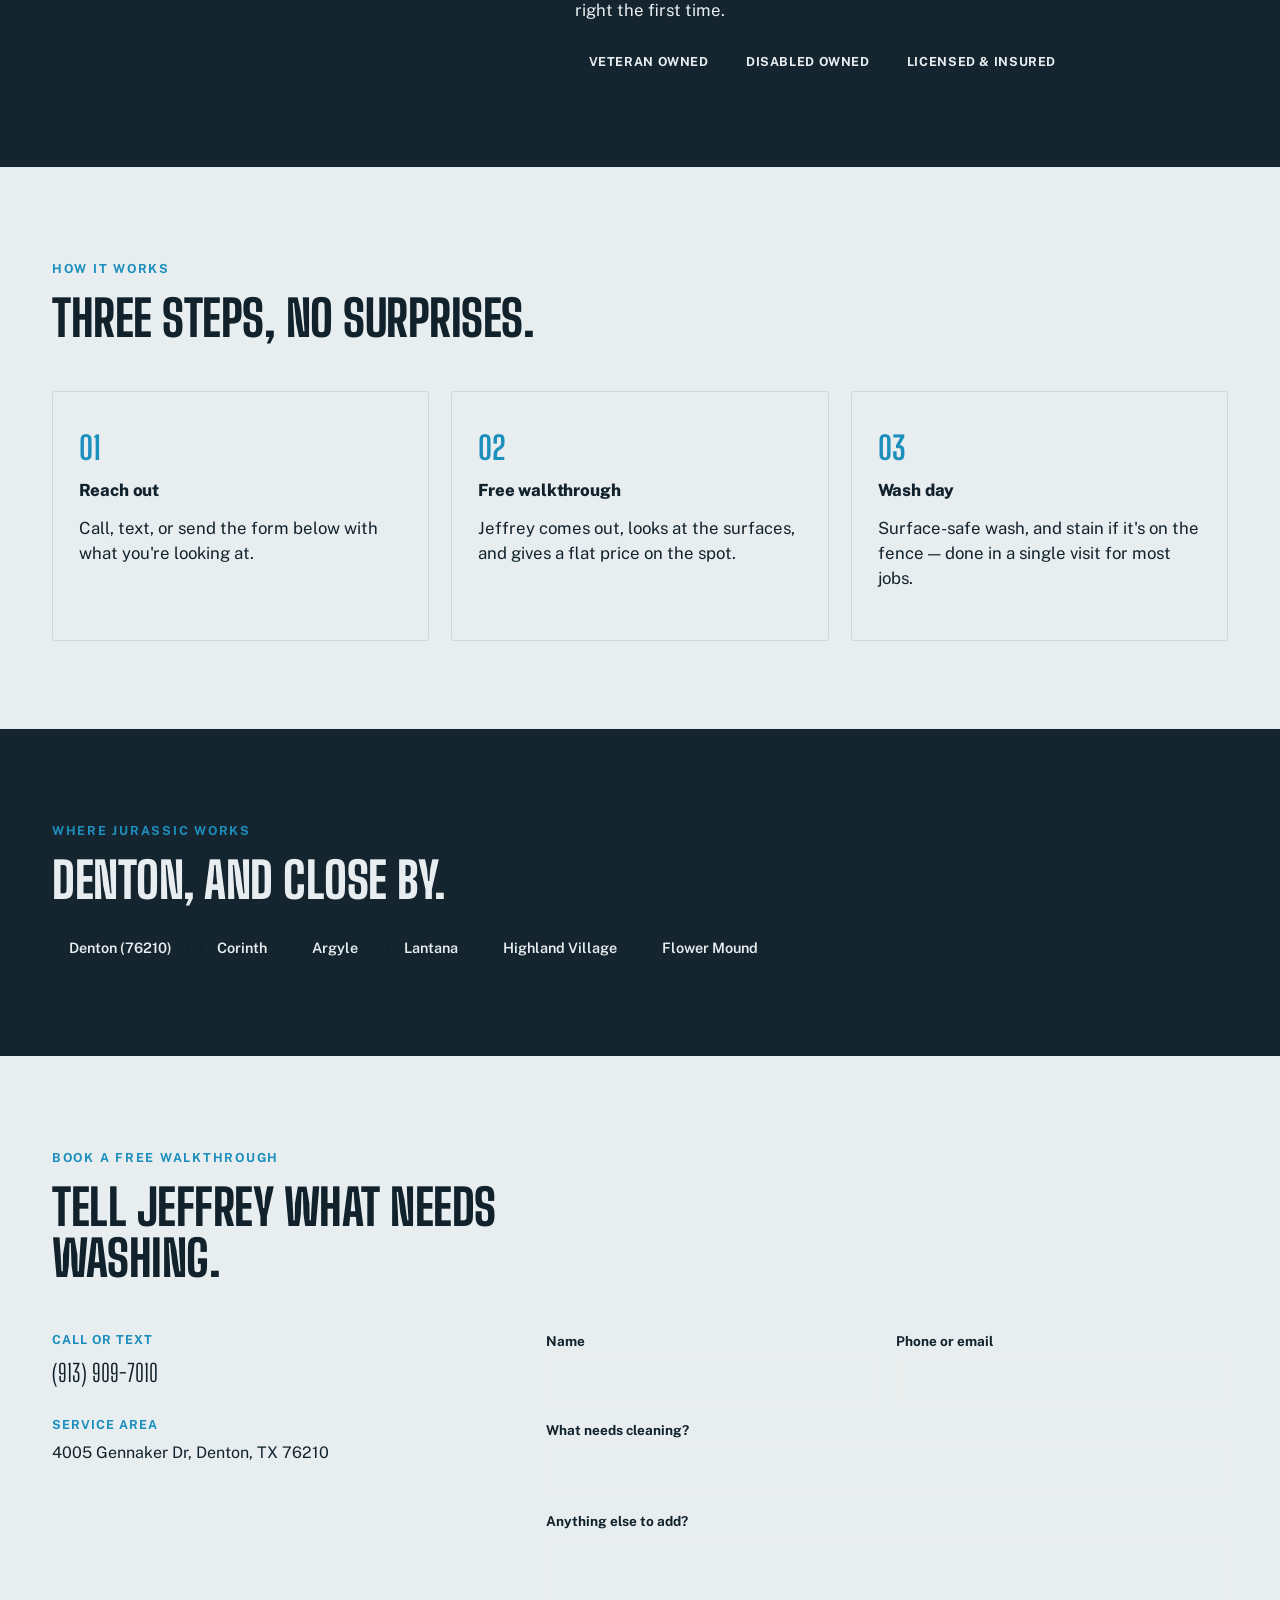
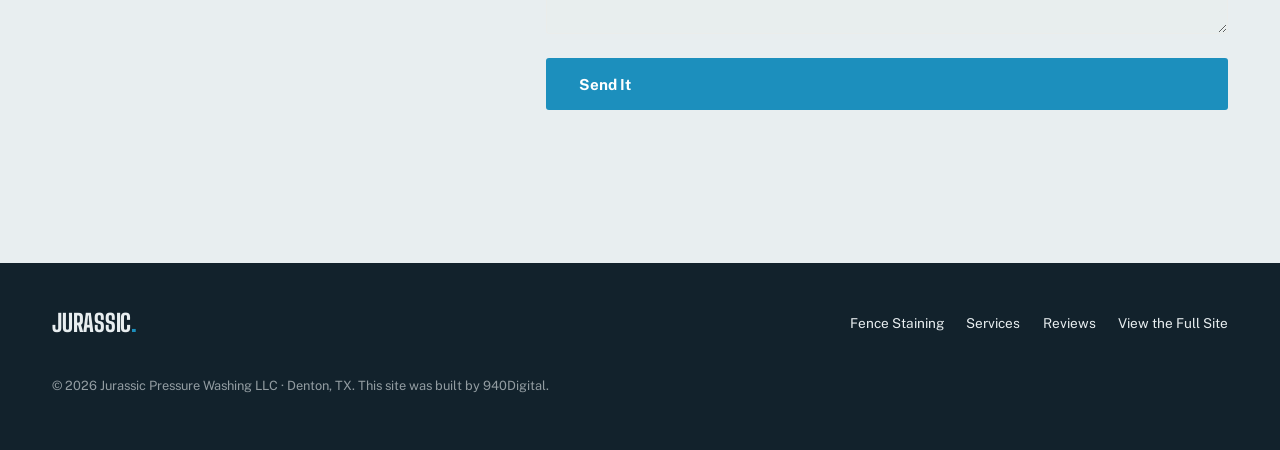
==== commit 2e411b5d: "Replace preview badge nav with full-site link, swap in real Plus pricing Removes the "preview site" " ====
--- a/index.html
+++ b/index.html
@@ -17,15 +17,14 @@
 <header class="site-header" id="siteHeader">
   <div class="wrap">
     <a href="#top" class="logo">Jurassic<span>.</span></a>
-    <a href="buy.html" class="preview-flag">This is a preview site →</a>
     <nav class="main-nav" aria-label="Primary">
       <a href="#transformation">Fence Staining</a>
       <a href="#services">Services</a>
       <a href="#reviews">Reviews</a>
       <a href="#about">About Jeffrey</a>
-      <a href="#contact">Contact</a>
     </nav>
     <div class="nav-cta">
+      <a href="buy.html" class="btn btn--ghost nav-full-site">View the Full Site →</a>
       <a href="#contact" class="btn btn--primary">Get a Free Quote</a>
       <button class="nav-toggle" id="navToggle" aria-expanded="false" aria-controls="mobileNav">Menu</button>
     </div>
@@ -38,7 +37,7 @@
   <a href="#services">Services</a>
   <a href="#reviews">Reviews</a>
   <a href="#about">About Jeffrey</a>
-  <a href="#contact">Contact</a>
+  <a href="buy.html">View the Full Site</a>
 </div>
 
 <main id="top">
@@ -291,9 +290,9 @@
       <li><a href="#transformation">Fence Staining</a></li>
       <li><a href="#services">Services</a></li>
       <li><a href="#reviews">Reviews</a></li>
-      <li><a href="#contact">Contact</a></li>
+      <li><a href="buy.html">View the Full Site</a></li>
     </ul>
-    <p class="footer-fine">&copy; 2026 Jurassic Pressure Washing LLC · Denton, TX. This is a 940Digital preview build.</p>
+    <p class="footer-fine">&copy; 2026 Jurassic Pressure Washing LLC · Denton, TX. This site was built by 940Digital.</p>
   </div>
 </footer>
 
--- a/styles.css
+++ b/styles.css
@@ -1,10 +1,10 @@
 :root {
-  --basalt: #1C2226;
-  --fossil: #EDE7DE;
-  --ink: #17191B;
-  --slate-wash: #6C7680;
+  --basalt: #142530;
+  --fossil: #E8EEF0;
+  --ink: #12222C;
+  --slate-wash: #64798A;
   --cedar-stain: #B9773F;
-  --jet-spray: #2B8CA3;
+  --jet-spray: #1C8FBD;
 
   --font-display: 'Big Shoulders Display', sans-serif;
   --font-body: 'Public Sans', sans-serif;
@@ -50,7 +50,7 @@
   font-size: 0.78rem;
   letter-spacing: 0.14em;
   text-transform: uppercase;
-  color: var(--cedar-stain);
+  color: var(--jet-spray);
   margin-bottom: 0.9rem;
 }
 
@@ -71,7 +71,7 @@
 .btn--primary { background: var(--jet-spray); color: #fff; }
 .btn--primary:hover { background: #24788a; }
 .btn--ghost { border-color: var(--ink); color: var(--ink); }
-.btn--ghost:hover { border-color: var(--cedar-stain); color: var(--cedar-stain); }
+.btn--ghost:hover { border-color: var(--jet-spray); color: var(--jet-spray); }
 .btn--dark-ghost { border-color: var(--fossil); color: var(--fossil); }
 .btn--dark-ghost:hover { border-color: var(--jet-spray); color: var(--jet-spray); }
 
@@ -86,7 +86,7 @@
   left: 0; top: 0; bottom: 0;
   width: 10px;
   z-index: 60;
-  background: var(--cedar-stain);
+  background: var(--jet-spray);
   display: none;
 }
 .spray-line__fill {
@@ -129,7 +129,7 @@
   letter-spacing: -0.01em;
   margin-right: auto;
 }
-.logo span { color: var(--cedar-stain); }
+.logo span { color: var(--jet-spray); }
 .preview-flag {
   font-size: 0.78rem;
   font-weight: 700;
@@ -142,8 +142,12 @@
 }
 .preview-flag:hover { border-color: var(--jet-spray); color: var(--jet-spray); }
 .main-nav { display: none; gap: 2rem; font-weight: 600; font-size: 0.92rem; }
-.main-nav a:hover { color: var(--cedar-stain); }
-@media (min-width: 900px) { .main-nav { display: flex; } }
+.main-nav a:hover { color: var(--jet-spray); }
+.nav-full-site { display: none; }
+@media (min-width: 900px) {
+  .main-nav { display: flex; }
+  .nav-full-site { display: inline-flex; }
+}
 .nav-toggle {
   background: none; border: 2px solid var(--ink); border-radius: var(--radius);
   padding: 0.5rem 0.9rem; font-weight: 700; font-size: 0.85rem; cursor: pointer;
@@ -189,7 +193,12 @@
 .hero__actions { display: flex; flex-wrap: wrap; gap: 1rem; }
 .hero__media {
   position: relative;
-  align-self: stretch;
+  /* Fixed aspect-ratio instead of align-self:stretch + img height:100% —
+     that combination let the box's height resolve ambiguously against the
+     grid's auto row track, which was stretching/distorting the image on
+     some viewports instead of just cropping it. A defined aspect-ratio
+     gives object-fit:cover a stable box to crop against, every time. */
+  aspect-ratio: 4 / 3;
 }
 @media (min-width: 980px) {
   .hero__media {
@@ -198,7 +207,7 @@
   }
 }
 .hero__media img {
-  width: 100%; height: 100%; min-height: 320px; object-fit: cover;
+  width: 100%; height: 100%; object-fit: cover; object-position: center 75%;
   border-radius: var(--radius);
   box-shadow: 0 30px 60px -20px rgba(28,34,38,0.45);
 }
@@ -219,7 +228,7 @@
 /* ---------- Section shell ---------- */
 .section { padding: 5.5rem 0; }
 .section--dark { background: var(--basalt); color: var(--fossil); }
-.section--dark .eyebrow { color: var(--cedar-stain); }
+.section--dark .eyebrow { color: var(--jet-spray); }
 .section-head { max-width: 62ch; margin-bottom: 3rem; }
 .section-dek { font-size: 1.05rem; opacity: 0.85; margin-top: 1rem; }
 
@@ -263,7 +272,7 @@
   font-size: 0.82rem; font-weight: 700; letter-spacing: 0.04em; text-transform: uppercase;
   color: var(--jet-spray); white-space: nowrap;
 }
-.services-row a:hover { color: var(--cedar-stain); }
+.services-row a:hover { color: var(--jet-spray); }
 
 /* ---------- Reviews (modest, honest) ---------- */
 .reviews-strip {
@@ -271,7 +280,7 @@
   padding: 2rem; background: rgba(237,231,222,0.06); border: 1px solid rgba(237,231,222,0.15);
   border-radius: var(--radius);
 }
-.reviews-stars { font-family: var(--font-display); font-size: 2.4rem; color: var(--cedar-stain); }
+.reviews-stars { font-family: var(--font-display); font-size: 2.4rem; color: var(--jet-spray); }
 .reviews-meta { font-size: 0.95rem; opacity: 0.85; }
 .reviews-strip .btn { margin-left: auto; }
 
@@ -295,7 +304,7 @@
   border-radius: var(--radius);
   border: 1px solid rgba(23,25,27,0.1);
 }
-.process-step b { display: block; font-family: var(--font-display); font-size: 2rem; color: var(--cedar-stain); margin-bottom: 0.6rem; }
+.process-step b { display: block; font-family: var(--font-display); font-size: 2rem; color: var(--jet-spray); margin-bottom: 0.6rem; }
 
 /* ---------- Service area ---------- */
 .area-list { display: flex; flex-wrap: wrap; gap: 0.7rem; margin-top: 1.4rem; }
@@ -307,7 +316,7 @@
 .contact-layout { display: grid; gap: 2.5rem; grid-template-columns: 1fr; margin-top: 1rem; }
 @media (min-width: 900px) { .contact-layout { grid-template-columns: 0.8fr 1.2fr; } }
 .contact-direct div { margin-bottom: 1.6rem; }
-.contact-direct__label { display: block; font-size: 0.78rem; font-weight: 700; letter-spacing: 0.08em; text-transform: uppercase; color: var(--cedar-stain); margin-bottom: 0.3rem; }
+.contact-direct__label { display: block; font-size: 0.78rem; font-weight: 700; letter-spacing: 0.08em; text-transform: uppercase; color: var(--jet-spray); margin-bottom: 0.3rem; }
 .contact-direct a { font-family: var(--font-display); font-size: 1.5rem; }
 .contact-form { display: grid; gap: 1.1rem; }
 .form-row { display: grid; gap: 1.1rem; grid-template-columns: 1fr; }
@@ -342,3 +351,6 @@
 }
 .price-block b { display: block; font-family: var(--font-display); font-size: 1.6rem; letter-spacing: 0.02em; }
 .price-block span { display: block; margin-top: 0.5rem; font-size: 0.9rem; color: var(--slate-wash); }
+.price-block__list { list-style: none; margin: 1.2rem 0 0; padding: 0; display: inline-grid; gap: 0.55rem; text-align: left; }
+.price-block__list li { display: flex; gap: 0.6rem; align-items: baseline; font-weight: 600; font-size: 0.95rem; }
+.price-block__list li::before { content: '✓'; color: var(--jet-spray); font-weight: 800; }
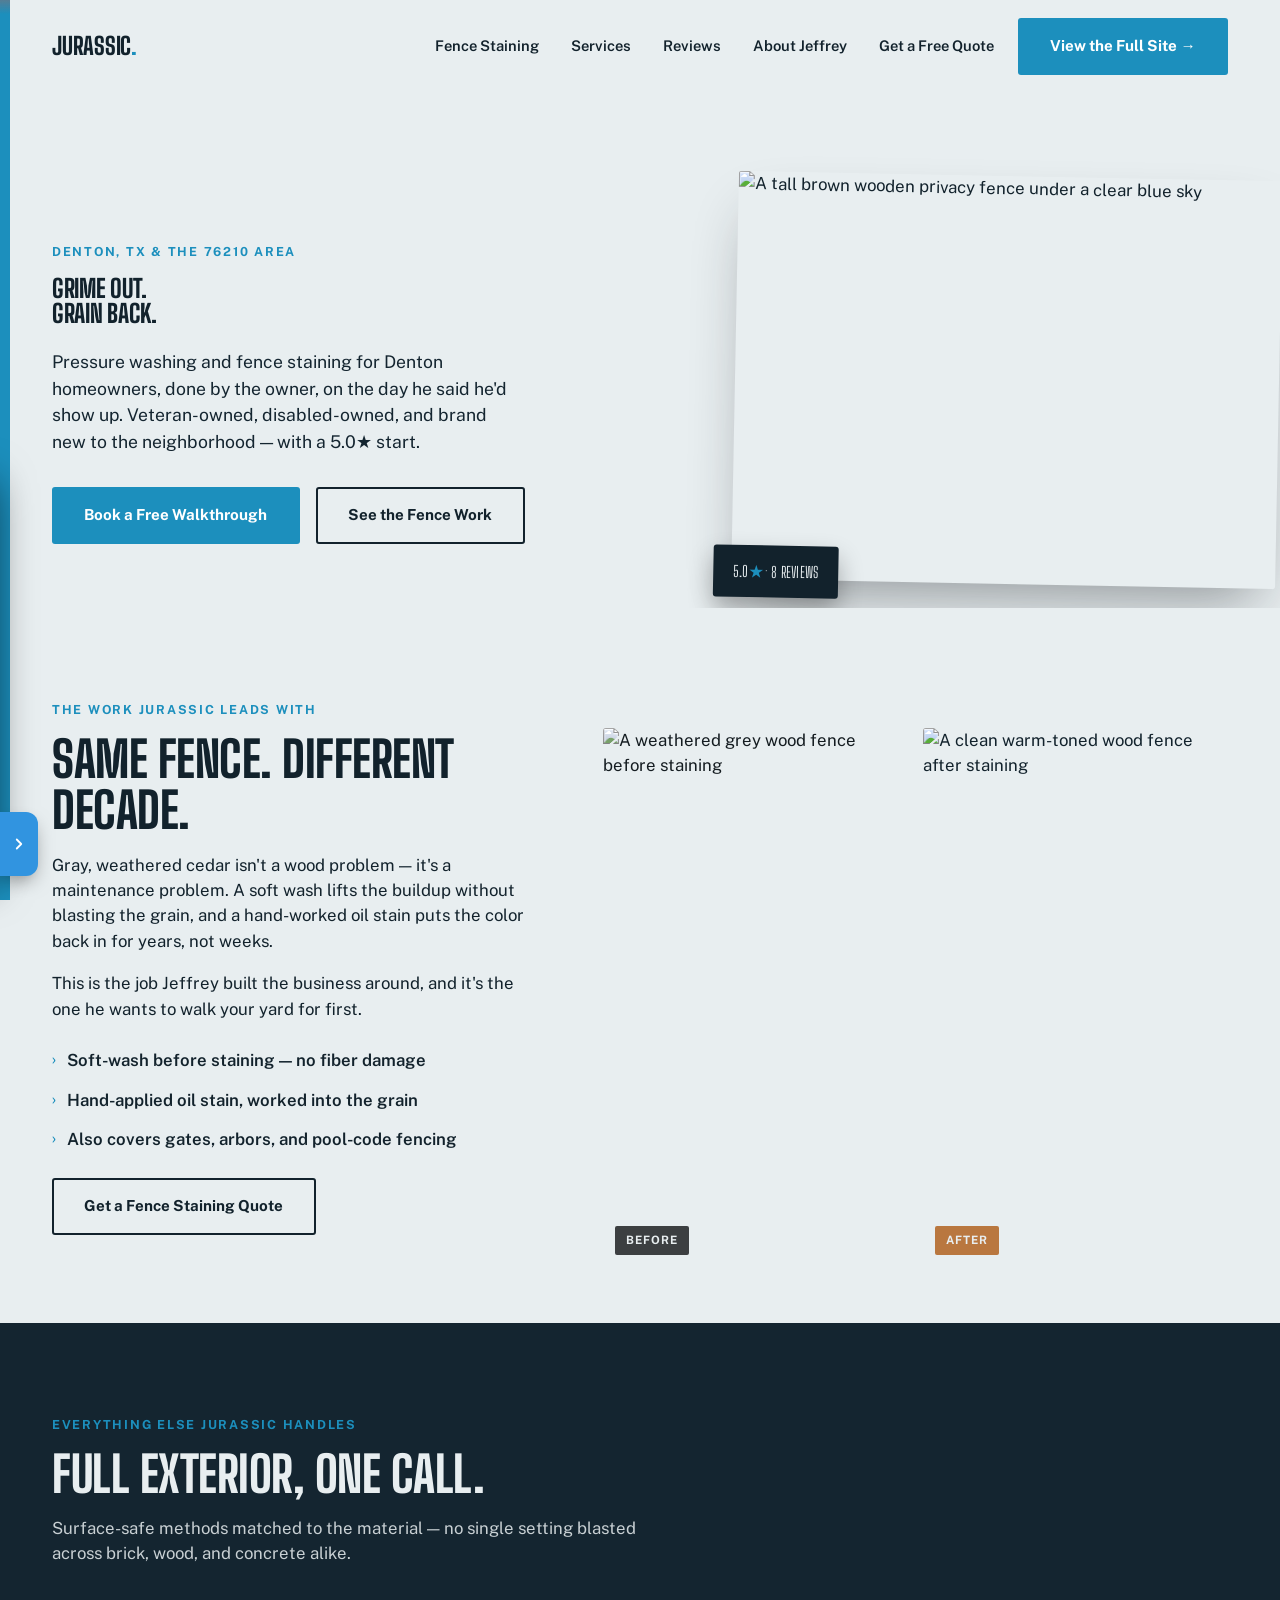
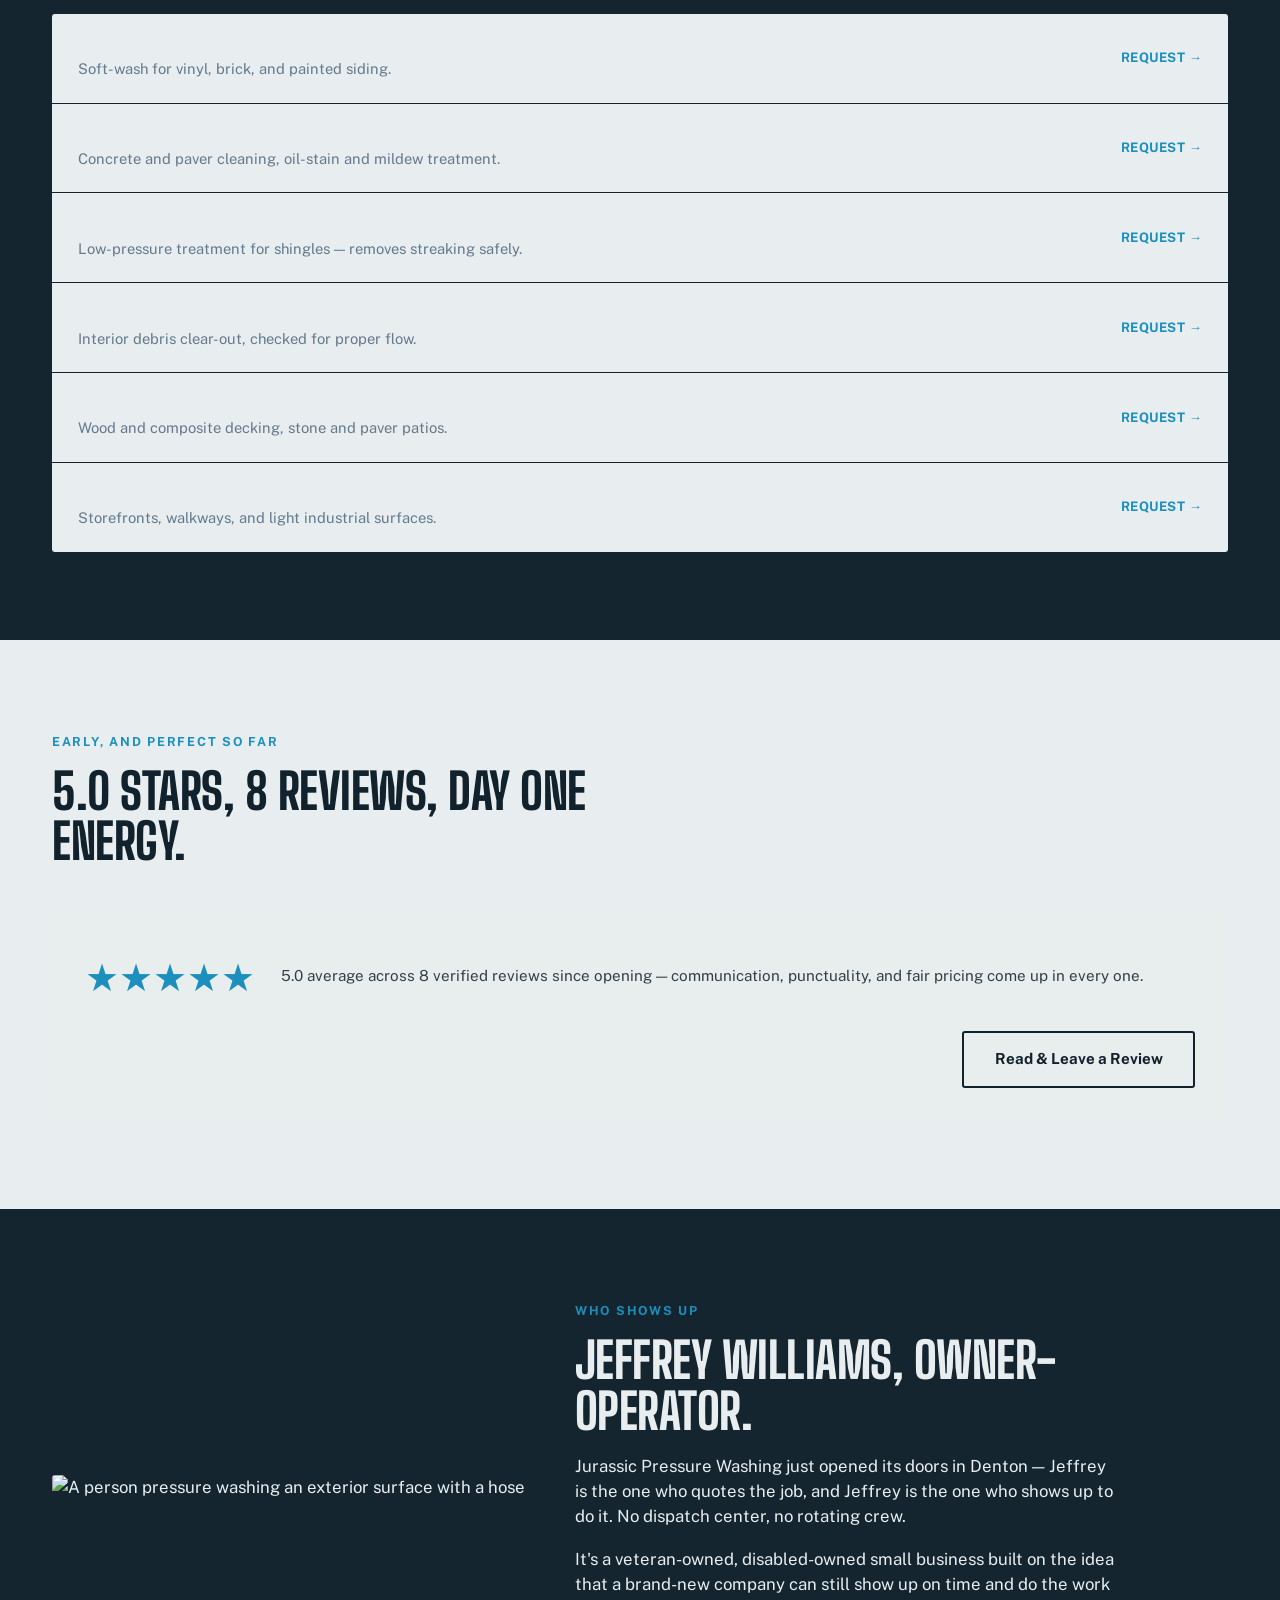
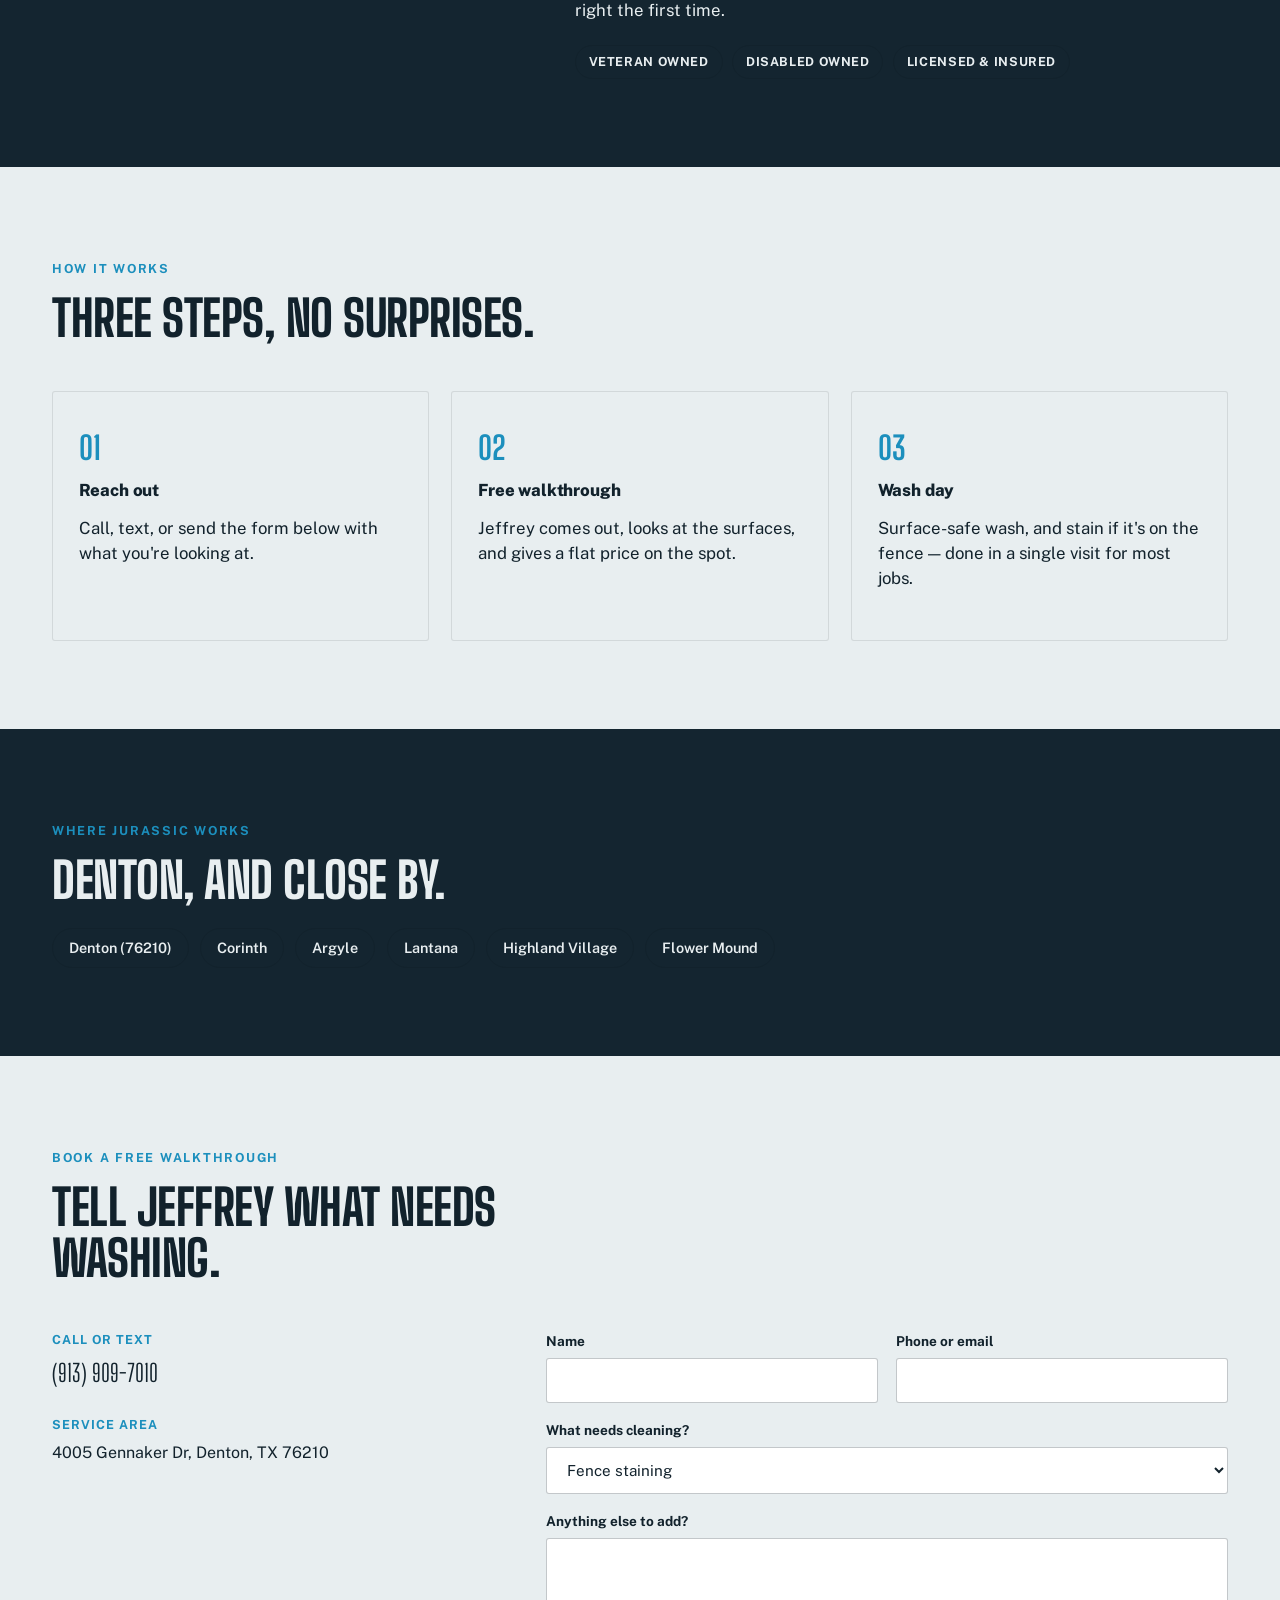
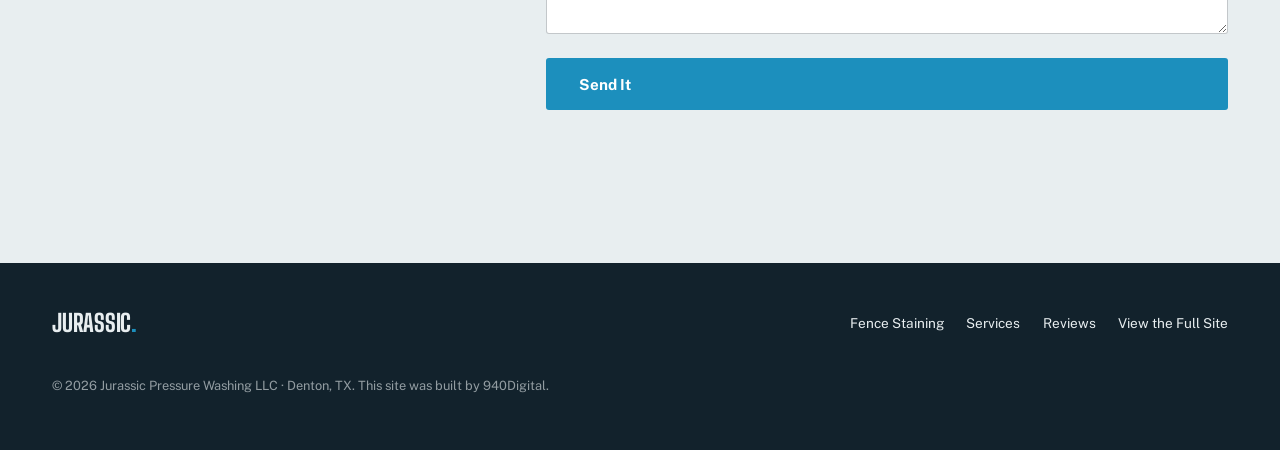
==== commit c57091f4: "Restructure nav CTAs, center 940Digital heading, add real menu to buy.html Header: contact CTA is no" ====
--- a/index.html
+++ b/index.html
@@ -22,10 +22,10 @@
       <a href="#services">Services</a>
       <a href="#reviews">Reviews</a>
       <a href="#about">About Jeffrey</a>
+      <a href="#contact">Get a Free Quote</a>
     </nav>
     <div class="nav-cta">
-      <a href="buy.html" class="btn btn--ghost nav-full-site">View the Full Site →</a>
-      <a href="#contact" class="btn btn--primary">Get a Free Quote</a>
+      <a href="buy.html" class="btn btn--primary nav-full-site">View the Full Site →</a>
       <button class="nav-toggle" id="navToggle" aria-expanded="false" aria-controls="mobileNav">Menu</button>
     </div>
   </div>
@@ -37,6 +37,7 @@
   <a href="#services">Services</a>
   <a href="#reviews">Reviews</a>
   <a href="#about">About Jeffrey</a>
+  <a href="#contact">Get a Free Quote</a>
   <a href="buy.html">View the Full Site</a>
 </div>
 
--- a/styles.css
+++ b/styles.css
@@ -324,7 +324,7 @@
 .field label { display: block; font-size: 0.85rem; font-weight: 700; margin-bottom: 0.4rem; }
 .field input, .field select, .field textarea {
   width: 100%; padding: 0.8rem 1rem; border-radius: var(--radius);
-  border: 1.5px solid rgba(237,231,222,0.25); background: rgba(237,231,222,0.06); color: var(--fossil);
+  border: 1.5px solid rgba(18,34,44,0.25); background: #fff; color: var(--ink);
   font-family: var(--font-body); font-size: 0.95rem;
 }
 .field input:focus, .field select:focus, .field textarea:focus { outline: 2px solid var(--jet-spray); }
@@ -335,6 +335,11 @@
 .site-footer .wrap { display: flex; flex-wrap: wrap; justify-content: space-between; align-items: center; gap: 1.2rem; }
 .footer-fine { width: 100%; font-size: 0.8rem; opacity: 0.6; margin-top: 1rem; }
 .footer-links { display: flex; gap: 1.4rem; font-size: 0.85rem; }
+
+/* ---------- 940Digital brand banner (buy.html only) ---------- */
+.brand-mark-banner { background: #14171A; padding: 2.8rem 0; text-align: center; }
+.brand-mark { display: inline-block; max-width: 100%; font-family: var(--font-display); font-weight: 800; font-size: clamp(2.2rem, 9vw, 4.4rem); letter-spacing: -0.01em; color: #fff; text-transform: uppercase; }
+.brand-mark span { color: #3194E0; }
 
 /* ---------- Buy-this-site page ---------- */
 .pitch-hero { padding: 9rem 0 4rem; text-align: center; }
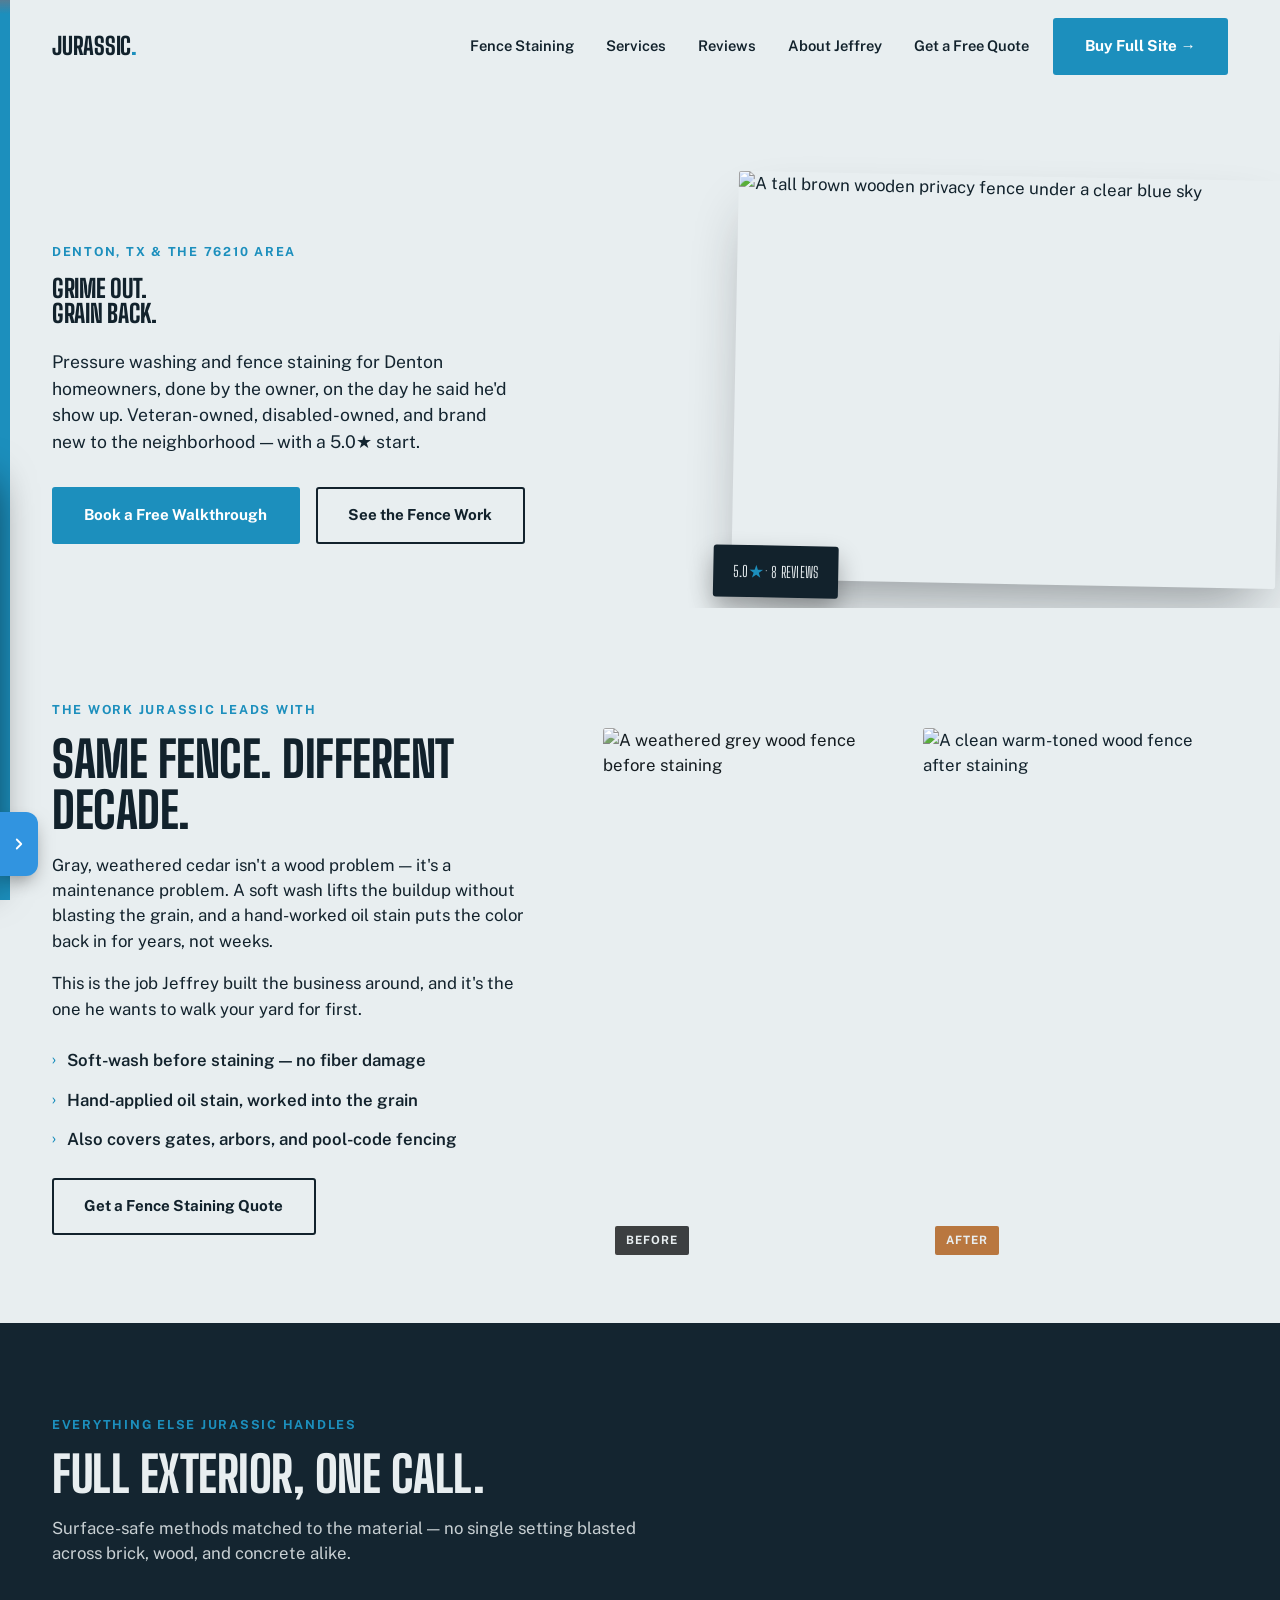
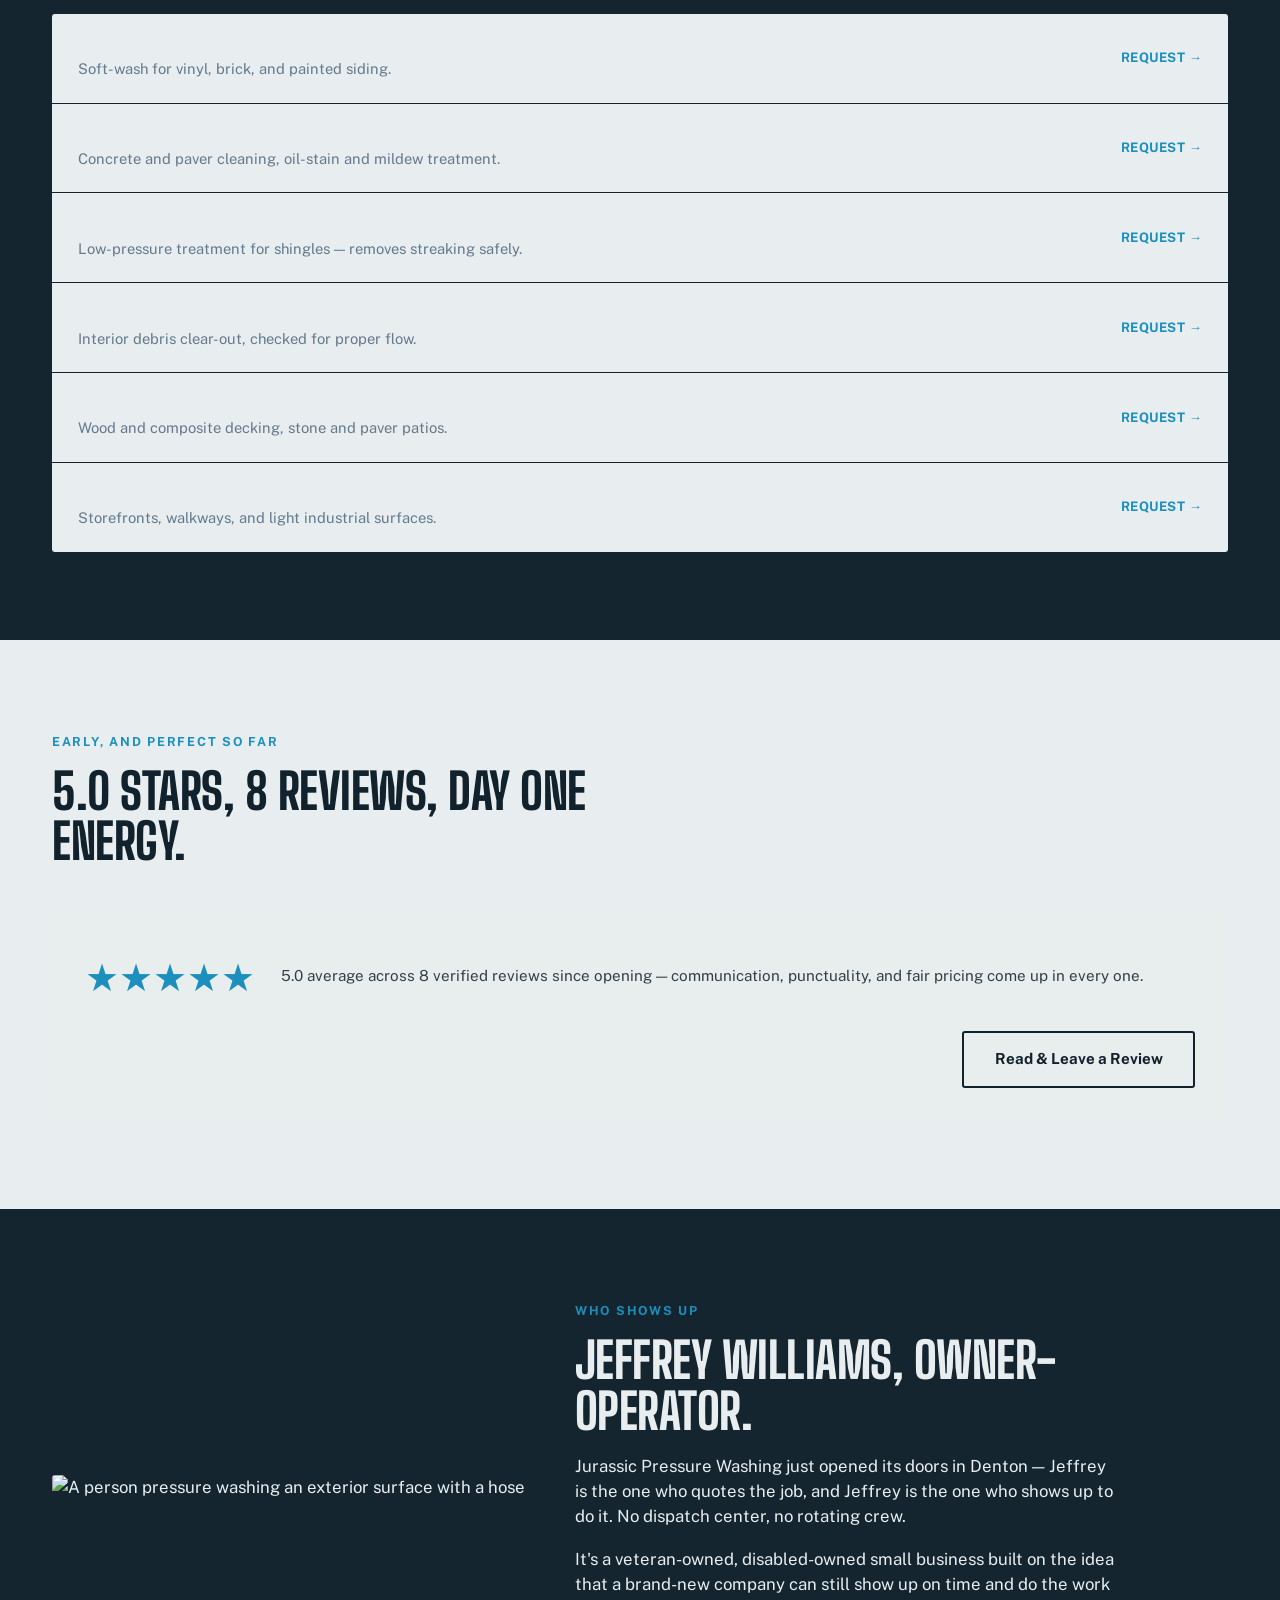
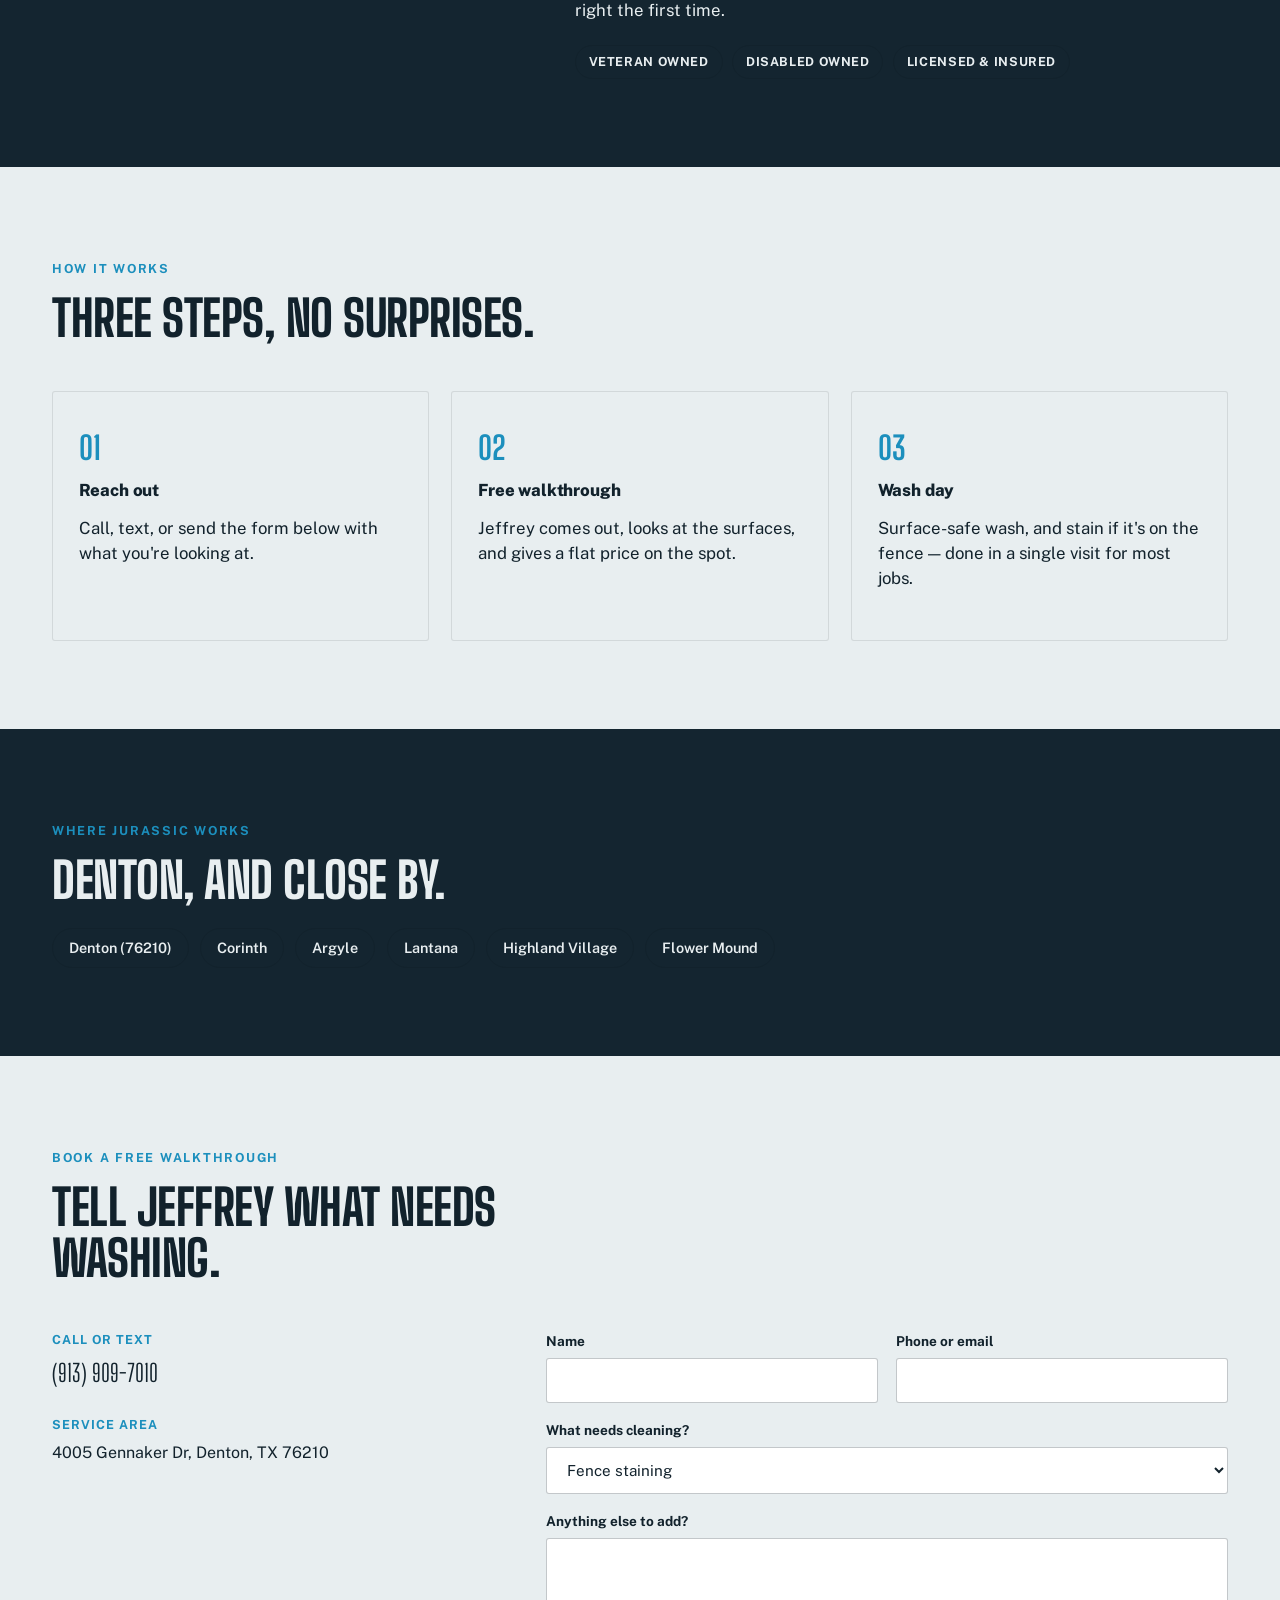
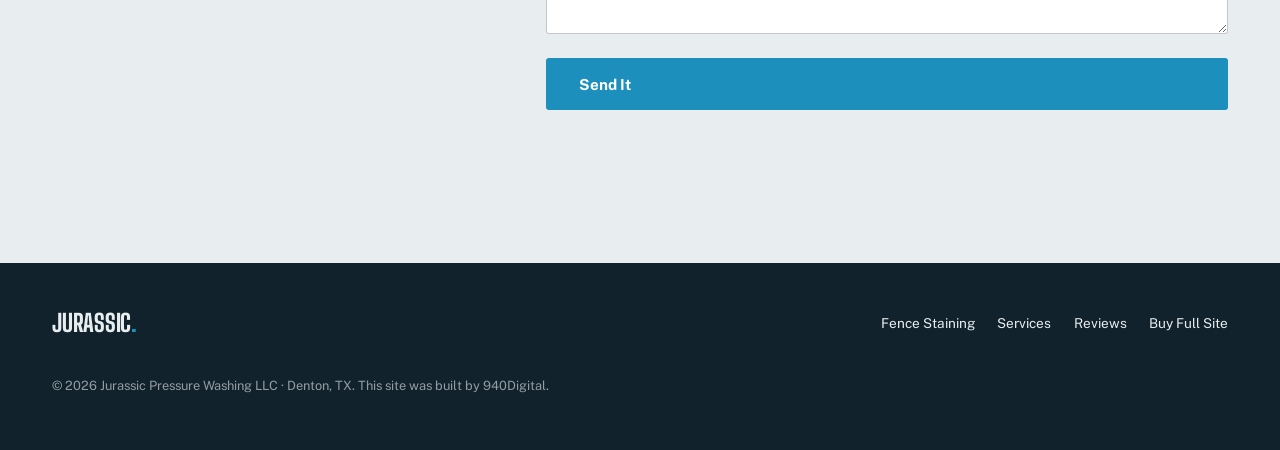
==== commit 50aea20d: "Rename full-site CTA from 'View the Full Site' to 'Buy Full Site' (header, mobile nav, footer)" ====
--- a/index.html
+++ b/index.html
@@ -8,6 +8,10 @@
 <link rel="preconnect" href="https://fonts.googleapis.com">
 <link rel="preconnect" href="https://fonts.gstatic.com" crossorigin>
 <link href="https://fonts.googleapis.com/css2?family=Big+Shoulders+Display:wght@700;800;900&family=Public+Sans:wght@400;500;600;700&display=swap" rel="stylesheet">
+<link rel="icon" type="image/x-icon" href="favicon.ico">
+<link rel="icon" type="image/png" sizes="32x32" href="favicon-32x32.png">
+<link rel="icon" type="image/png" sizes="16x16" href="favicon-16x16.png">
+<link rel="apple-touch-icon" sizes="180x180" href="apple-touch-icon.png">
 <link rel="stylesheet" href="styles.css">
 </head>
 <body>
@@ -16,7 +20,7 @@
 
 <header class="site-header" id="siteHeader">
   <div class="wrap">
-    <a href="#top" class="logo">Jurassic<span>.</span></a>
+    <a href="index.html" class="logo">Jurassic<span>.</span></a>
     <nav class="main-nav" aria-label="Primary">
       <a href="#transformation">Fence Staining</a>
       <a href="#services">Services</a>
@@ -25,7 +29,7 @@
       <a href="#contact">Get a Free Quote</a>
     </nav>
     <div class="nav-cta">
-      <a href="buy.html" class="btn btn--primary nav-full-site">View the Full Site →</a>
+      <a href="buy.html" class="btn btn--primary nav-full-site">Buy Full Site →</a>
       <button class="nav-toggle" id="navToggle" aria-expanded="false" aria-controls="mobileNav">Menu</button>
     </div>
   </div>
@@ -38,7 +42,7 @@
   <a href="#reviews">Reviews</a>
   <a href="#about">About Jeffrey</a>
   <a href="#contact">Get a Free Quote</a>
-  <a href="buy.html">View the Full Site</a>
+  <a href="buy.html">Buy Full Site</a>
 </div>
 
 <main id="top">
@@ -286,12 +290,12 @@
 
 <footer class="site-footer">
   <div class="wrap">
-    <a href="#top" class="logo">Jurassic<span>.</span></a>
+    <a href="index.html" class="logo">Jurassic<span>.</span></a>
     <ul class="footer-links">
       <li><a href="#transformation">Fence Staining</a></li>
       <li><a href="#services">Services</a></li>
       <li><a href="#reviews">Reviews</a></li>
-      <li><a href="buy.html">View the Full Site</a></li>
+      <li><a href="buy.html">Buy Full Site</a></li>
     </ul>
     <p class="footer-fine">&copy; 2026 Jurassic Pressure Washing LLC · Denton, TX. This site was built by 940Digital.</p>
   </div>
--- a/styles.css
+++ b/styles.css
@@ -143,7 +143,7 @@
 .preview-flag:hover { border-color: var(--jet-spray); color: var(--jet-spray); }
 .main-nav { display: none; gap: 2rem; font-weight: 600; font-size: 0.92rem; }
 .main-nav a:hover { color: var(--jet-spray); }
-.nav-full-site { display: none; }
+.nav-full-site { display: inline-flex; }
 @media (min-width: 900px) {
   .main-nav { display: flex; }
   .nav-full-site { display: inline-flex; }
@@ -153,6 +153,17 @@
   padding: 0.5rem 0.9rem; font-weight: 700; font-size: 0.85rem; cursor: pointer;
 }
 @media (min-width: 900px) { .nav-toggle { display: none; } }
+/* On mobile, the full-site CTA replaces the hamburger entirely (only
+   on pages that have one — buy.html has no nav-full-site sibling, so
+   its own Menu button is untouched). */
+.nav-cta:has(.nav-full-site) .nav-toggle { display: none; }
+/* At very narrow widths the full-site button and a wrapped logo can
+   collide in one row — drop the button to its own row instead. */
+@media (max-width: 480px) {
+  .site-header .wrap:has(.nav-full-site) { flex-wrap: wrap; row-gap: 0.6rem; }
+  .nav-cta:has(.nav-full-site) { width: 100%; }
+  .nav-full-site { width: 100%; justify-content: center; }
+}
 .mobile-nav {
   position: fixed; inset: 0; z-index: 70;
   background: var(--basalt); color: var(--fossil);
@@ -342,7 +353,7 @@
 .brand-mark span { color: #3194E0; }
 
 /* ---------- Buy-this-site page ---------- */
-.pitch-hero { padding: 9rem 0 4rem; text-align: center; }
+.pitch-hero { padding-top: 9rem; padding-bottom: 4rem; text-align: center; }
 .pitch-hero .eyebrow { display: block; }
 .pitch-hero h1 { max-width: none; }
 .pitch-hero p { max-width: 56ch; margin: 1.3rem auto 0; font-size: 1.1rem; }
@@ -359,3 +370,19 @@
 .price-block__list { list-style: none; margin: 1.2rem 0 0; padding: 0; display: inline-grid; gap: 0.55rem; text-align: left; }
 .price-block__list li { display: flex; gap: 0.6rem; align-items: baseline; font-weight: 600; font-size: 0.95rem; }
 .price-block__list li::before { content: '✓'; color: var(--jet-spray); font-weight: 800; }
+
+/* ---------- Pricing grid (3 plans, buy.html) ---------- */
+.pricing-grid { display: grid; gap: 1.5rem; grid-template-columns: 1fr; margin-top: 1.6rem; }
+@media (min-width: 780px) { .pricing-grid { grid-template-columns: repeat(3, 1fr); align-items: stretch; } }
+.pricing-card { position: relative; display: flex; flex-direction: column; border: 1.5px solid var(--slate-wash); border-radius: var(--radius); padding: 2.2rem 1.7rem; }
+.pricing-card h3 { font-family: var(--font-display); font-size: 1.3rem; margin-bottom: 0.3rem; letter-spacing: 0.02em; }
+.pricing-card__price { display: flex; align-items: baseline; gap: 0.35rem; margin-top: 0.8rem; }
+.pricing-card__price b { font-family: var(--font-display); font-size: 2.1rem; }
+.pricing-card__price span { font-size: 0.9rem; opacity: 0.7; }
+.pricing-card__setup { display: block; margin-top: 0.3rem; font-size: 0.85rem; opacity: 0.65; }
+.pricing-card__list { list-style: none; margin: 1.5rem 0 2rem; padding: 0; display: grid; gap: 0.6rem; flex-grow: 1; }
+.pricing-card__list li { display: flex; gap: 0.6rem; align-items: baseline; font-size: 0.92rem; font-weight: 600; }
+.pricing-card__list li::before { content: '✓'; color: var(--jet-spray); font-weight: 800; }
+.pricing-card .btn { justify-content: center; width: 100%; }
+.pricing-card--featured { border-color: var(--jet-spray); }
+.pricing-card__badge { position: absolute; top: -0.85rem; left: 50%; transform: translateX(-50%); background: var(--jet-spray); color: var(--ink); font-size: 0.7rem; font-weight: 800; letter-spacing: 0.05em; text-transform: uppercase; padding: 0.35rem 0.9rem; border-radius: 999px; white-space: nowrap; }
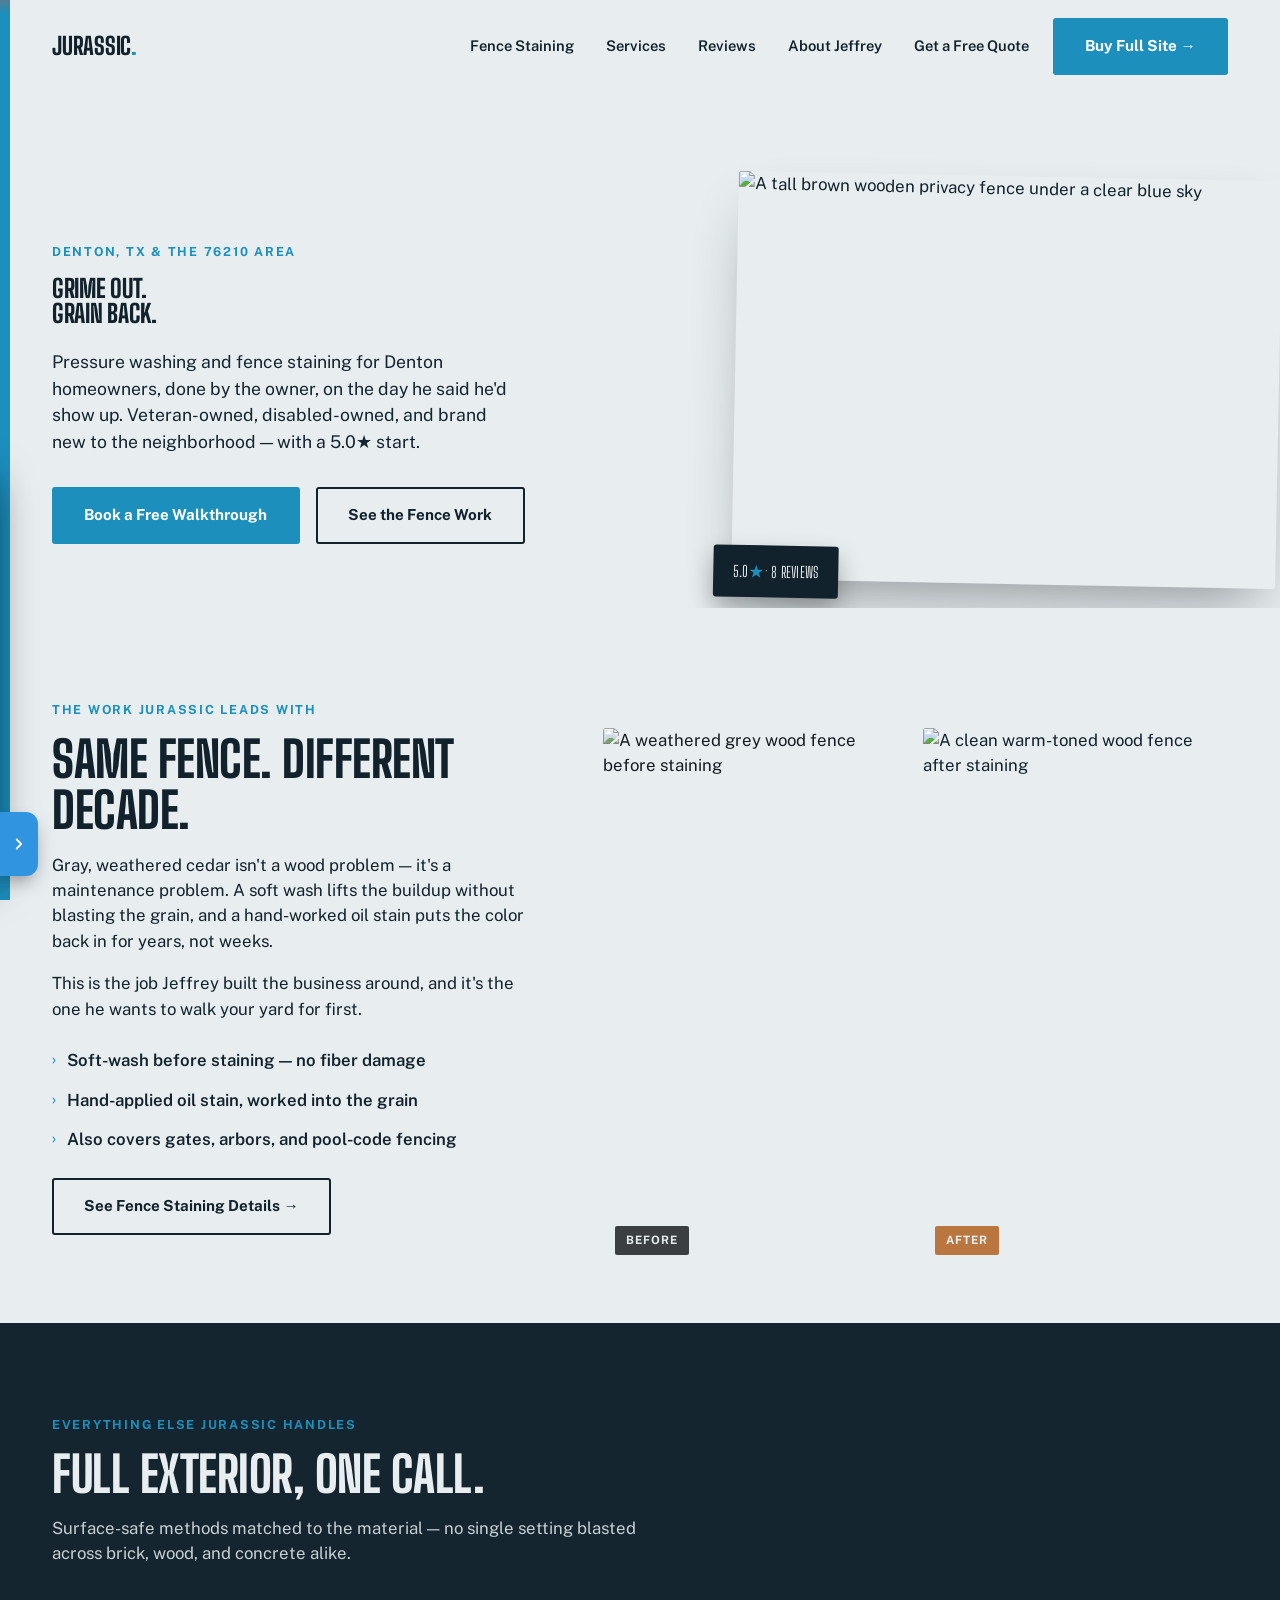
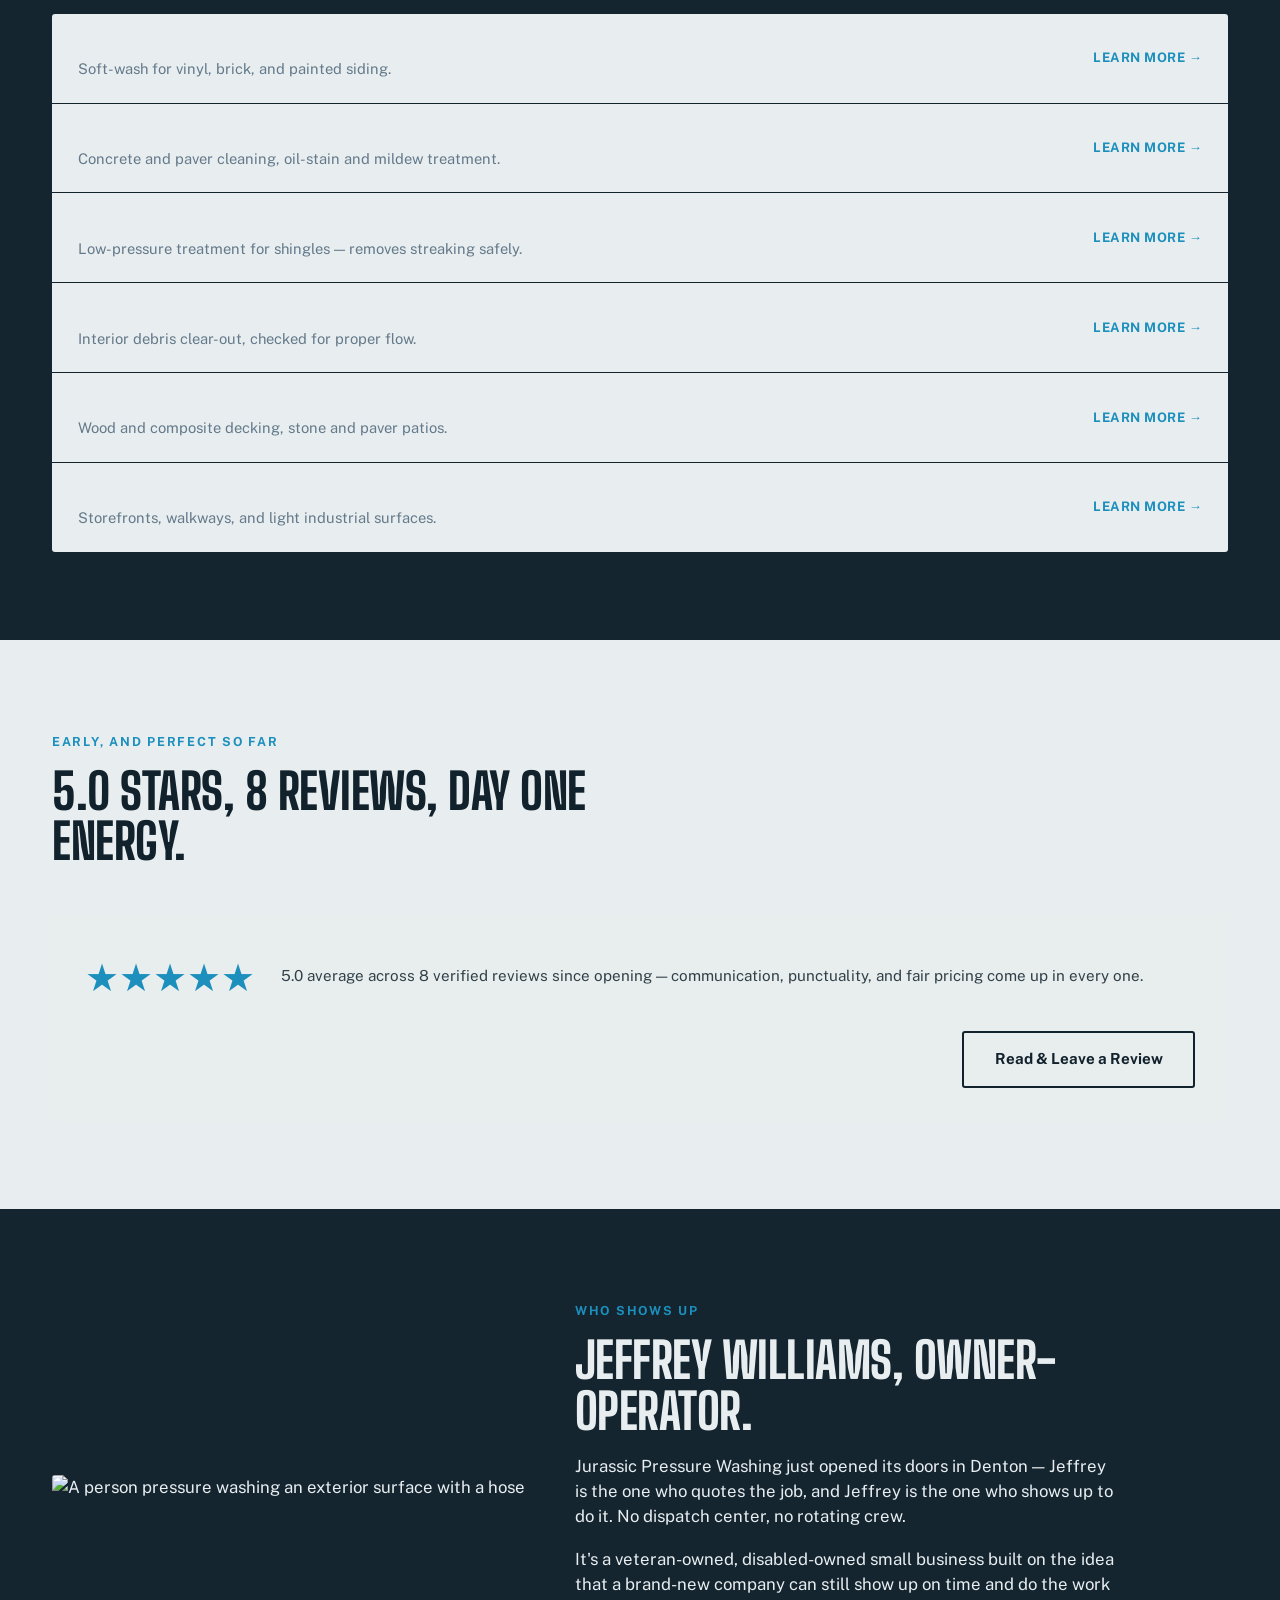
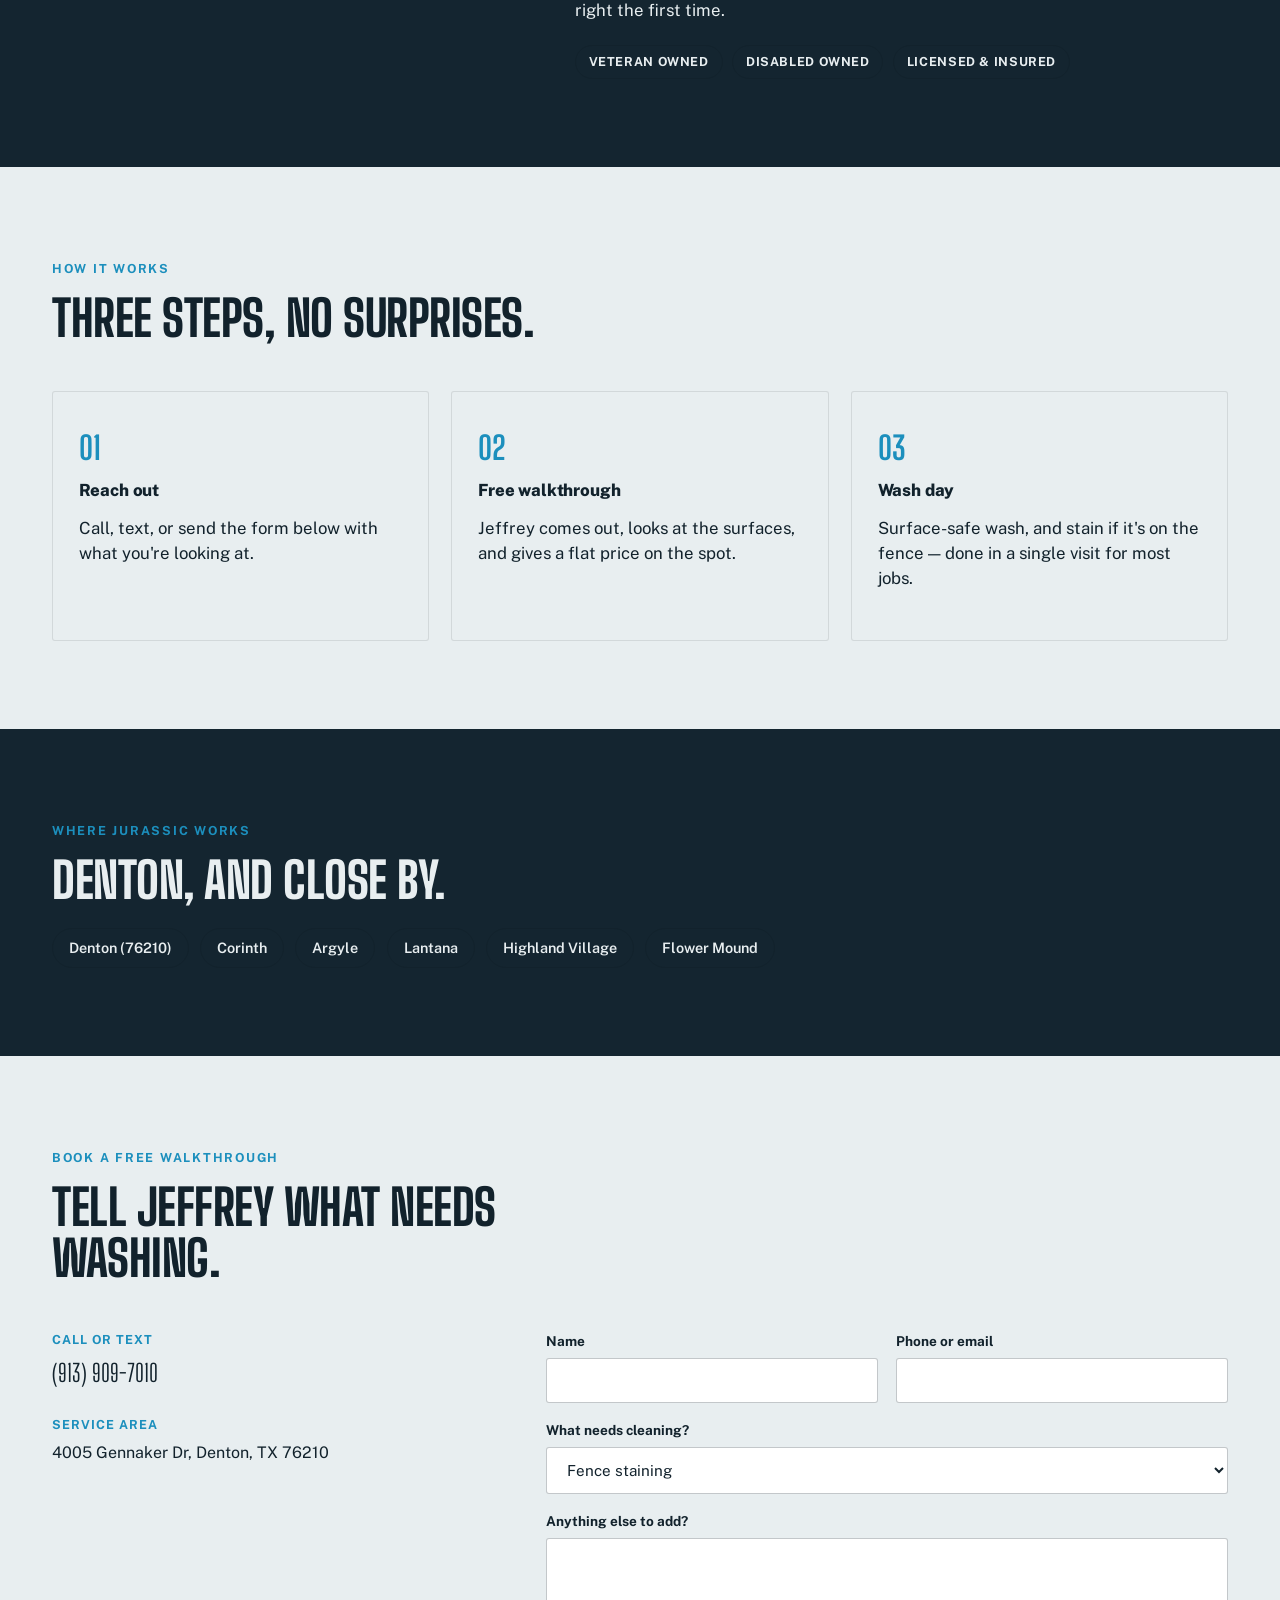
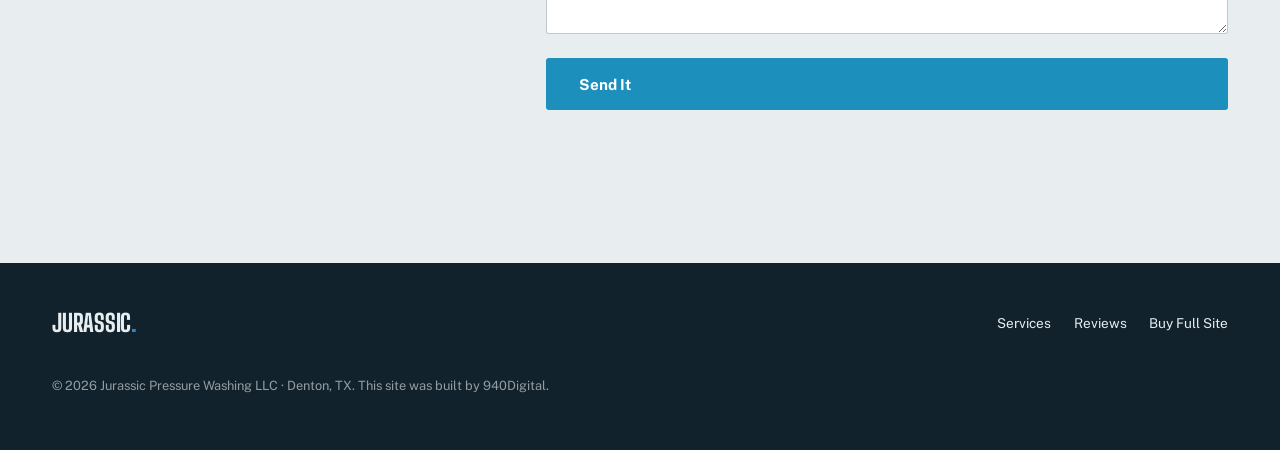
==== commit 4e047515: "Add services hub + dedicated pages per service Services hub links to 7 real-service pages (fence sta" ====
--- a/index.html
+++ b/index.html
@@ -23,7 +23,7 @@
     <a href="index.html" class="logo">Jurassic<span>.</span></a>
     <nav class="main-nav" aria-label="Primary">
       <a href="#transformation">Fence Staining</a>
-      <a href="#services">Services</a>
+      <a href="services.html">Services</a>
       <a href="#reviews">Reviews</a>
       <a href="#about">About Jeffrey</a>
       <a href="#contact">Get a Free Quote</a>
@@ -38,7 +38,7 @@
 <div class="mobile-nav" id="mobileNav">
   <button class="mobile-nav__close" id="navClose" aria-label="Close menu">Close</button>
   <a href="#transformation">Fence Staining</a>
-  <a href="#services">Services</a>
+  <a href="services.html">Services</a>
   <a href="#reviews">Reviews</a>
   <a href="#about">About Jeffrey</a>
   <a href="#contact">Get a Free Quote</a>
@@ -81,10 +81,7 @@
           <li>Hand-applied oil stain, worked into the grain</li>
           <li>Also covers gates, arbors, and pool-code fencing</li>
         </ul>
-        <a href="https://940digital.com/get-started" class="btn btn--ghost" style="margin-top:1.6rem;">
-          <!-- TODO: replace with real 940Digital landing page URL when built -->
-          Get a Fence Staining Quote
-        </a>
+        <a href="service-fence-staining.html" class="btn btn--ghost" style="margin-top:1.6rem;">See Fence Staining Details →</a>
       </div>
       <div class="transformation-panels">
         <div class="t-panel before">
@@ -115,43 +112,42 @@
             <h3>House Washing &amp; Siding</h3>
             <p>Soft-wash for vinyl, brick, and painted siding.</p>
           </div>
-          <!-- TODO: replace with real 940Digital landing page URL when built -->
-          <a href="https://940digital.com/get-started">Request →</a>
+          <a href="service-house-washing.html">Learn More →</a>
         </div>
         <div class="services-row">
           <div>
             <h3>Driveways &amp; Sidewalks</h3>
             <p>Concrete and paver cleaning, oil-stain and mildew treatment.</p>
           </div>
-          <a href="https://940digital.com/get-started">Request →</a>
+          <a href="service-driveways-sidewalks.html">Learn More →</a>
         </div>
         <div class="services-row">
           <div>
             <h3>Roof Soft Washing</h3>
             <p>Low-pressure treatment for shingles — removes streaking safely.</p>
           </div>
-          <a href="https://940digital.com/get-started">Request →</a>
+          <a href="service-roof-soft-washing.html">Learn More →</a>
         </div>
         <div class="services-row">
           <div>
             <h3>Gutter Cleaning</h3>
             <p>Interior debris clear-out, checked for proper flow.</p>
           </div>
-          <a href="https://940digital.com/get-started">Request →</a>
+          <a href="service-gutter-cleaning.html">Learn More →</a>
         </div>
         <div class="services-row">
           <div>
             <h3>Deck &amp; Patio Cleaning</h3>
             <p>Wood and composite decking, stone and paver patios.</p>
           </div>
-          <a href="https://940digital.com/get-started">Request →</a>
+          <a href="service-deck-patio-cleaning.html">Learn More →</a>
         </div>
         <div class="services-row">
           <div>
             <h3>Commercial Exteriors</h3>
             <p>Storefronts, walkways, and light industrial surfaces.</p>
           </div>
-          <a href="https://940digital.com/get-started">Request →</a>
+          <a href="service-commercial-exteriors.html">Learn More →</a>
         </div>
       </div>
     </div>
@@ -292,8 +288,7 @@
   <div class="wrap">
     <a href="index.html" class="logo">Jurassic<span>.</span></a>
     <ul class="footer-links">
-      <li><a href="#transformation">Fence Staining</a></li>
-      <li><a href="#services">Services</a></li>
+      <li><a href="services.html">Services</a></li>
       <li><a href="#reviews">Reviews</a></li>
       <li><a href="buy.html">Buy Full Site</a></li>
     </ul>
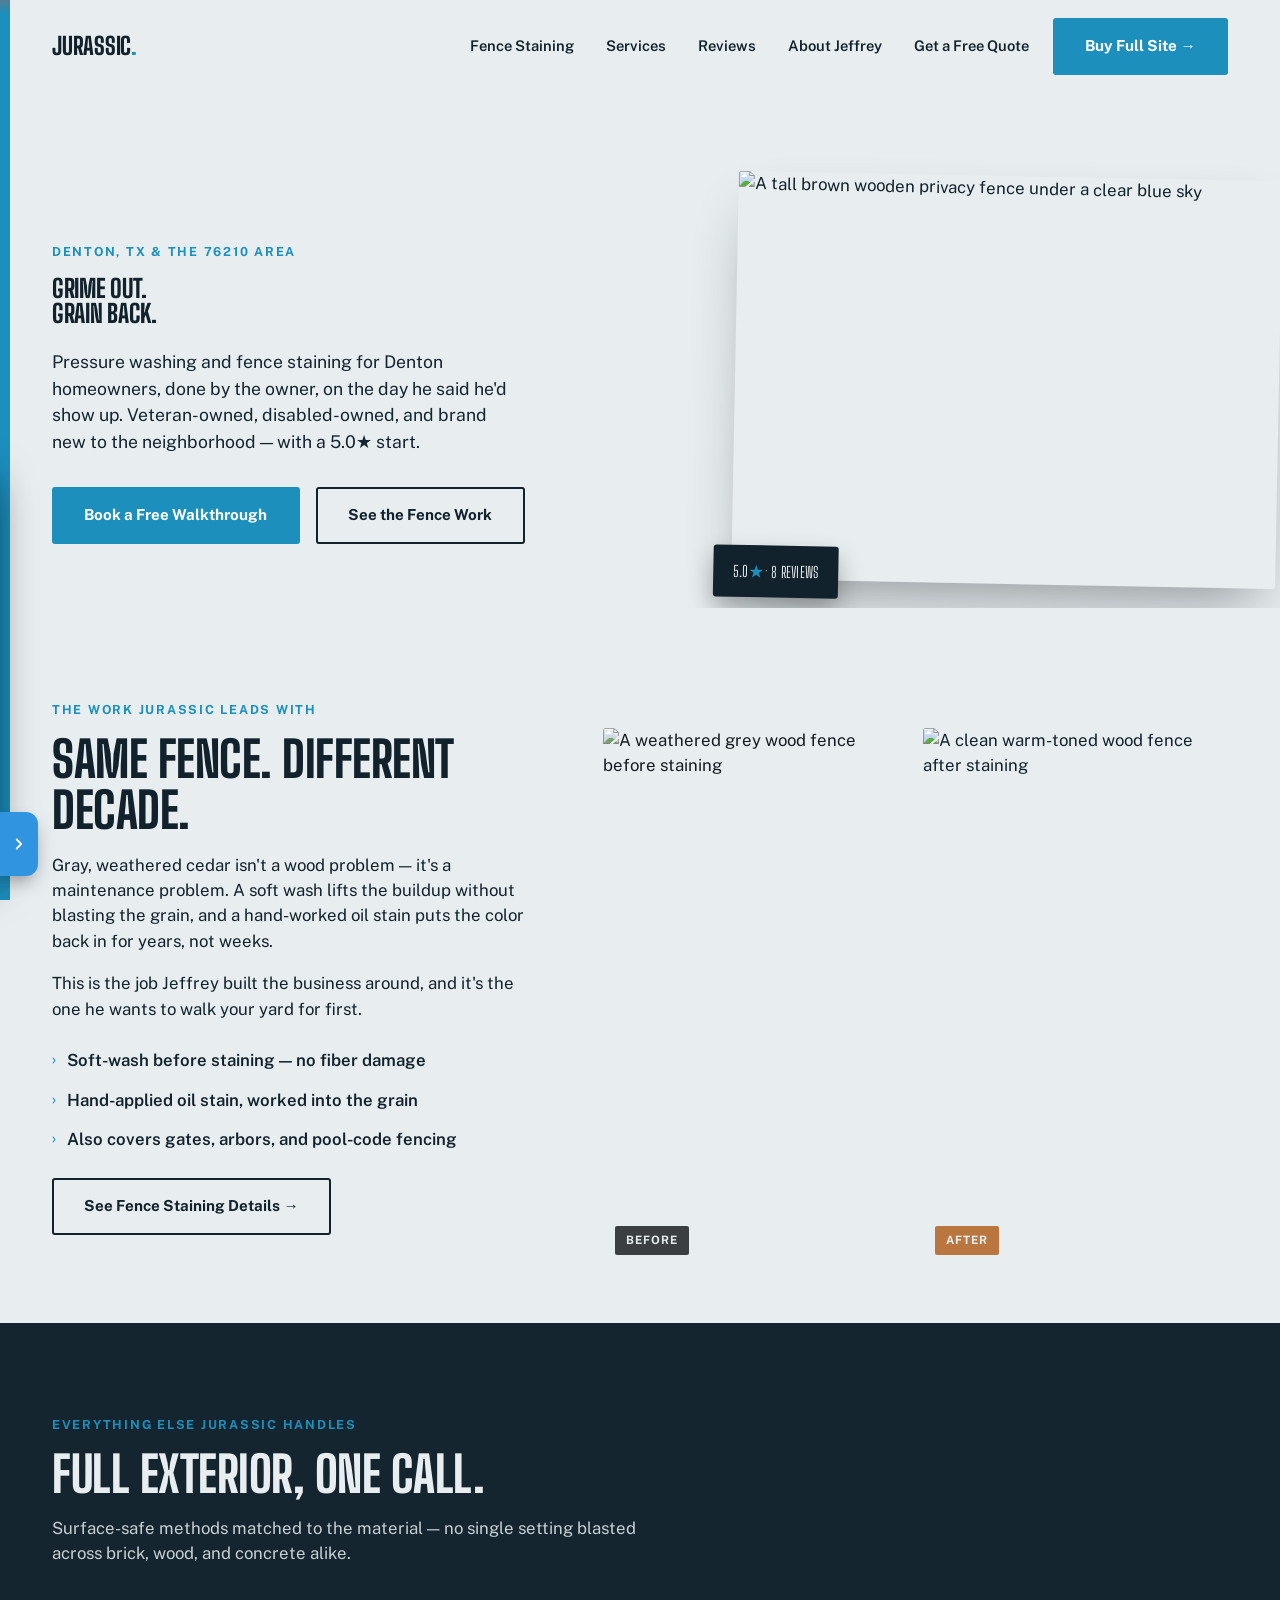
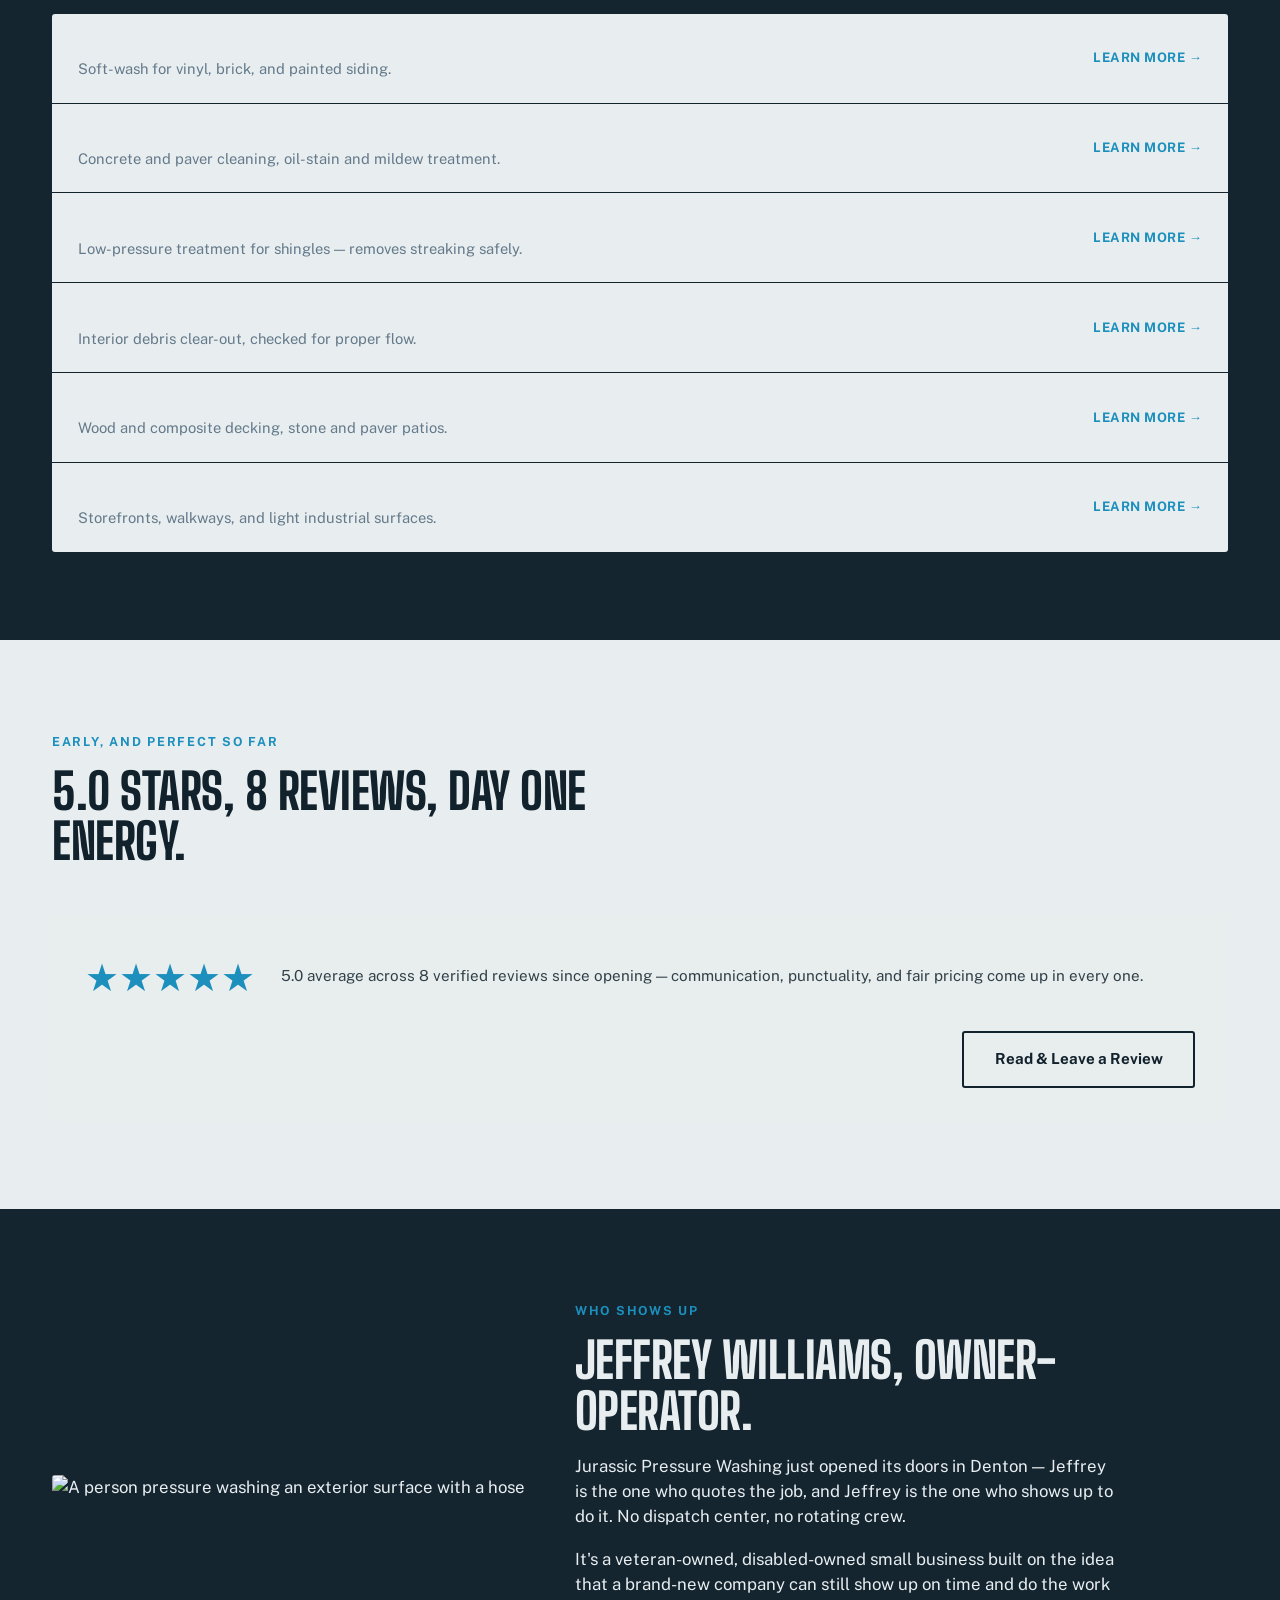
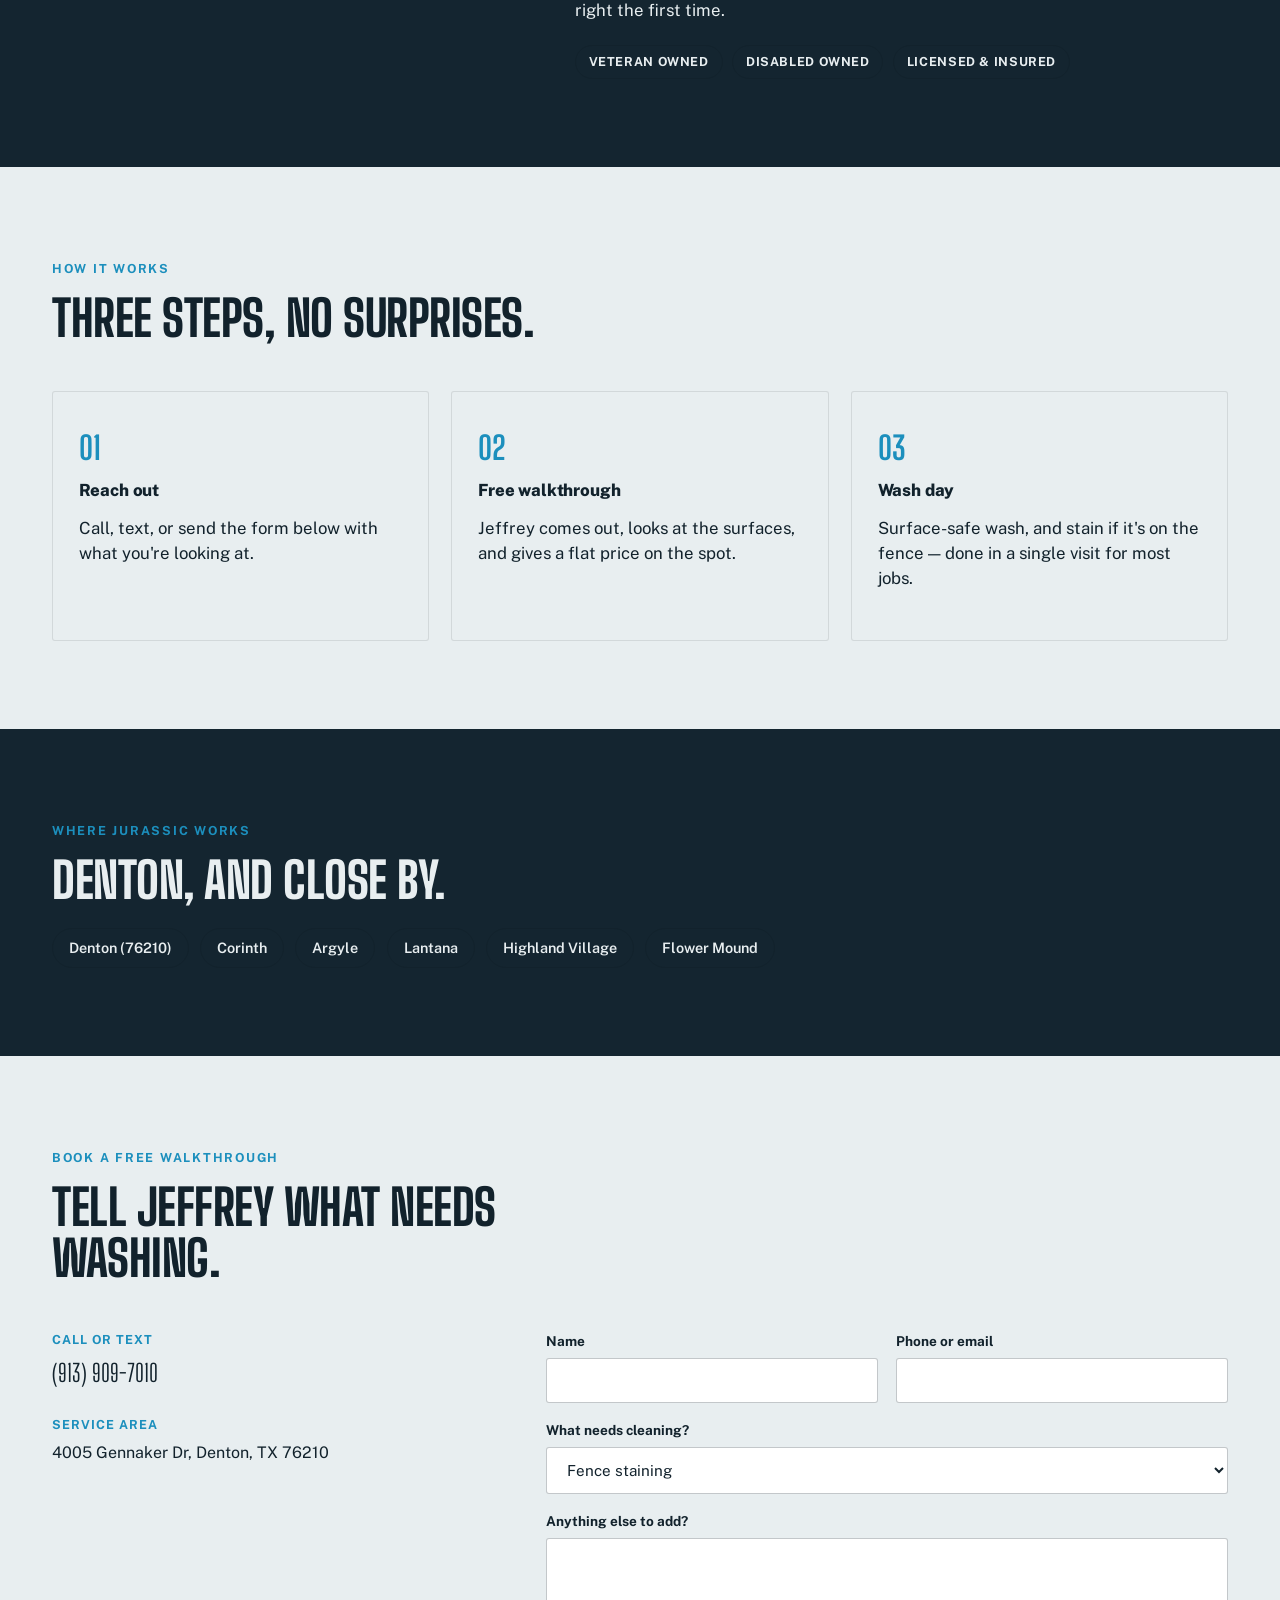
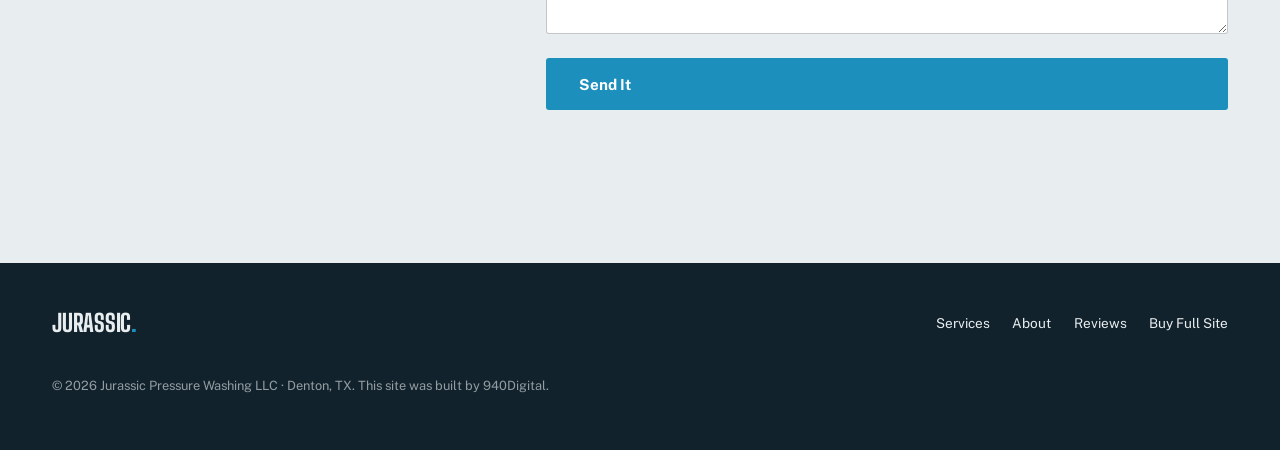
==== commit 67f4648f: "Add dedicated About, Reviews, and Contact pages Split the homepage's About/Reviews/Contact anchor se" ====
--- a/index.html
+++ b/index.html
@@ -24,9 +24,9 @@
     <nav class="main-nav" aria-label="Primary">
       <a href="#transformation">Fence Staining</a>
       <a href="services.html">Services</a>
-      <a href="#reviews">Reviews</a>
-      <a href="#about">About Jeffrey</a>
-      <a href="#contact">Get a Free Quote</a>
+      <a href="reviews.html">Reviews</a>
+      <a href="about.html">About Jeffrey</a>
+      <a href="contact.html">Get a Free Quote</a>
     </nav>
     <div class="nav-cta">
       <a href="buy.html" class="btn btn--primary nav-full-site">Buy Full Site →</a>
@@ -39,9 +39,9 @@
   <button class="mobile-nav__close" id="navClose" aria-label="Close menu">Close</button>
   <a href="#transformation">Fence Staining</a>
   <a href="services.html">Services</a>
-  <a href="#reviews">Reviews</a>
-  <a href="#about">About Jeffrey</a>
-  <a href="#contact">Get a Free Quote</a>
+  <a href="reviews.html">Reviews</a>
+  <a href="about.html">About Jeffrey</a>
+  <a href="contact.html">Get a Free Quote</a>
   <a href="buy.html">Buy Full Site</a>
 </div>
 
@@ -55,7 +55,7 @@
         <h1>Grime out. Grain back.</h1>
         <p class="hero__dek">Pressure washing and fence staining for Denton homeowners, done by the owner, on the day he said he'd show up. Veteran-owned, disabled-owned, and brand new to the neighborhood — with a 5.0★ start.</p>
         <div class="hero__actions">
-          <a href="#contact" class="btn btn--primary">Book a Free Walkthrough</a>
+          <a href="contact.html" class="btn btn--primary">Book a Free Walkthrough</a>
           <a href="#transformation" class="btn btn--ghost">See the Fence Work</a>
         </div>
       </div>
@@ -289,7 +289,8 @@
     <a href="index.html" class="logo">Jurassic<span>.</span></a>
     <ul class="footer-links">
       <li><a href="services.html">Services</a></li>
-      <li><a href="#reviews">Reviews</a></li>
+      <li><a href="about.html">About</a></li>
+      <li><a href="reviews.html">Reviews</a></li>
       <li><a href="buy.html">Buy Full Site</a></li>
     </ul>
     <p class="footer-fine">&copy; 2026 Jurassic Pressure Washing LLC · Denton, TX. This site was built by 940Digital.</p>
